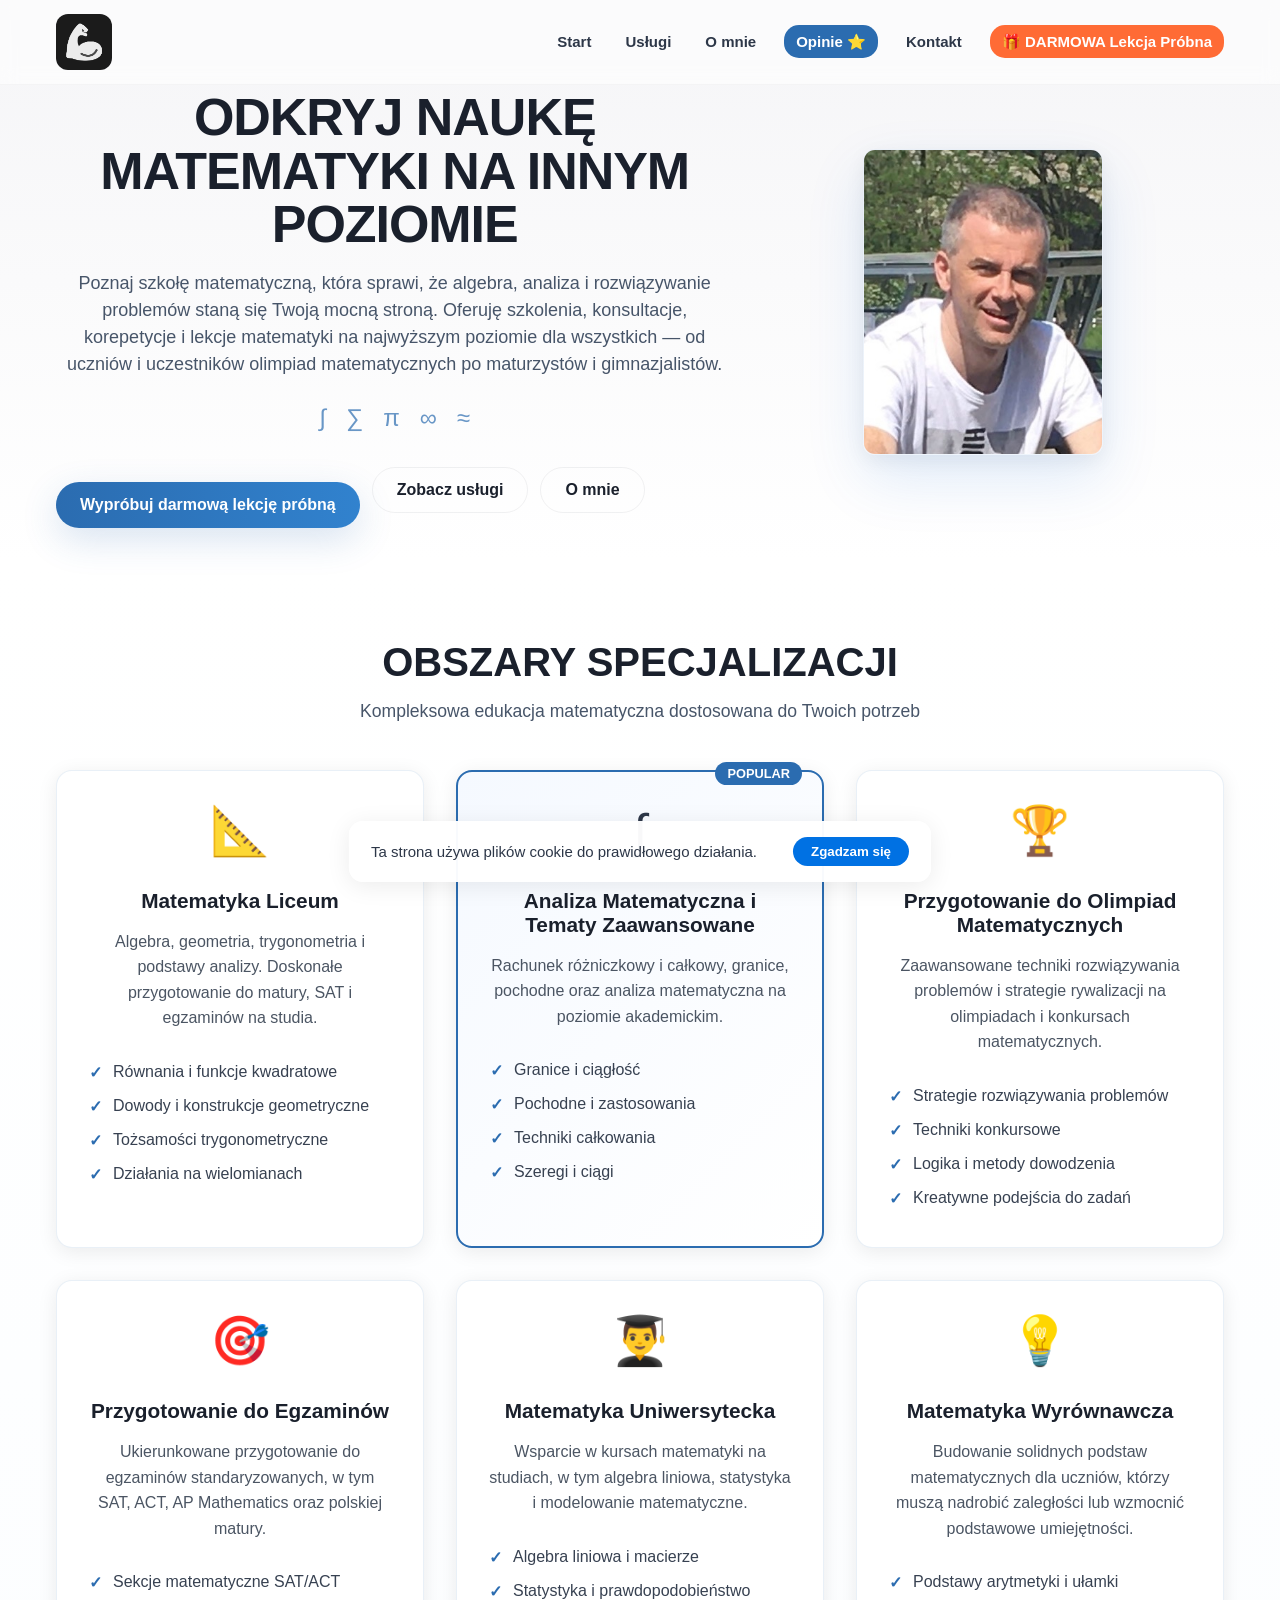
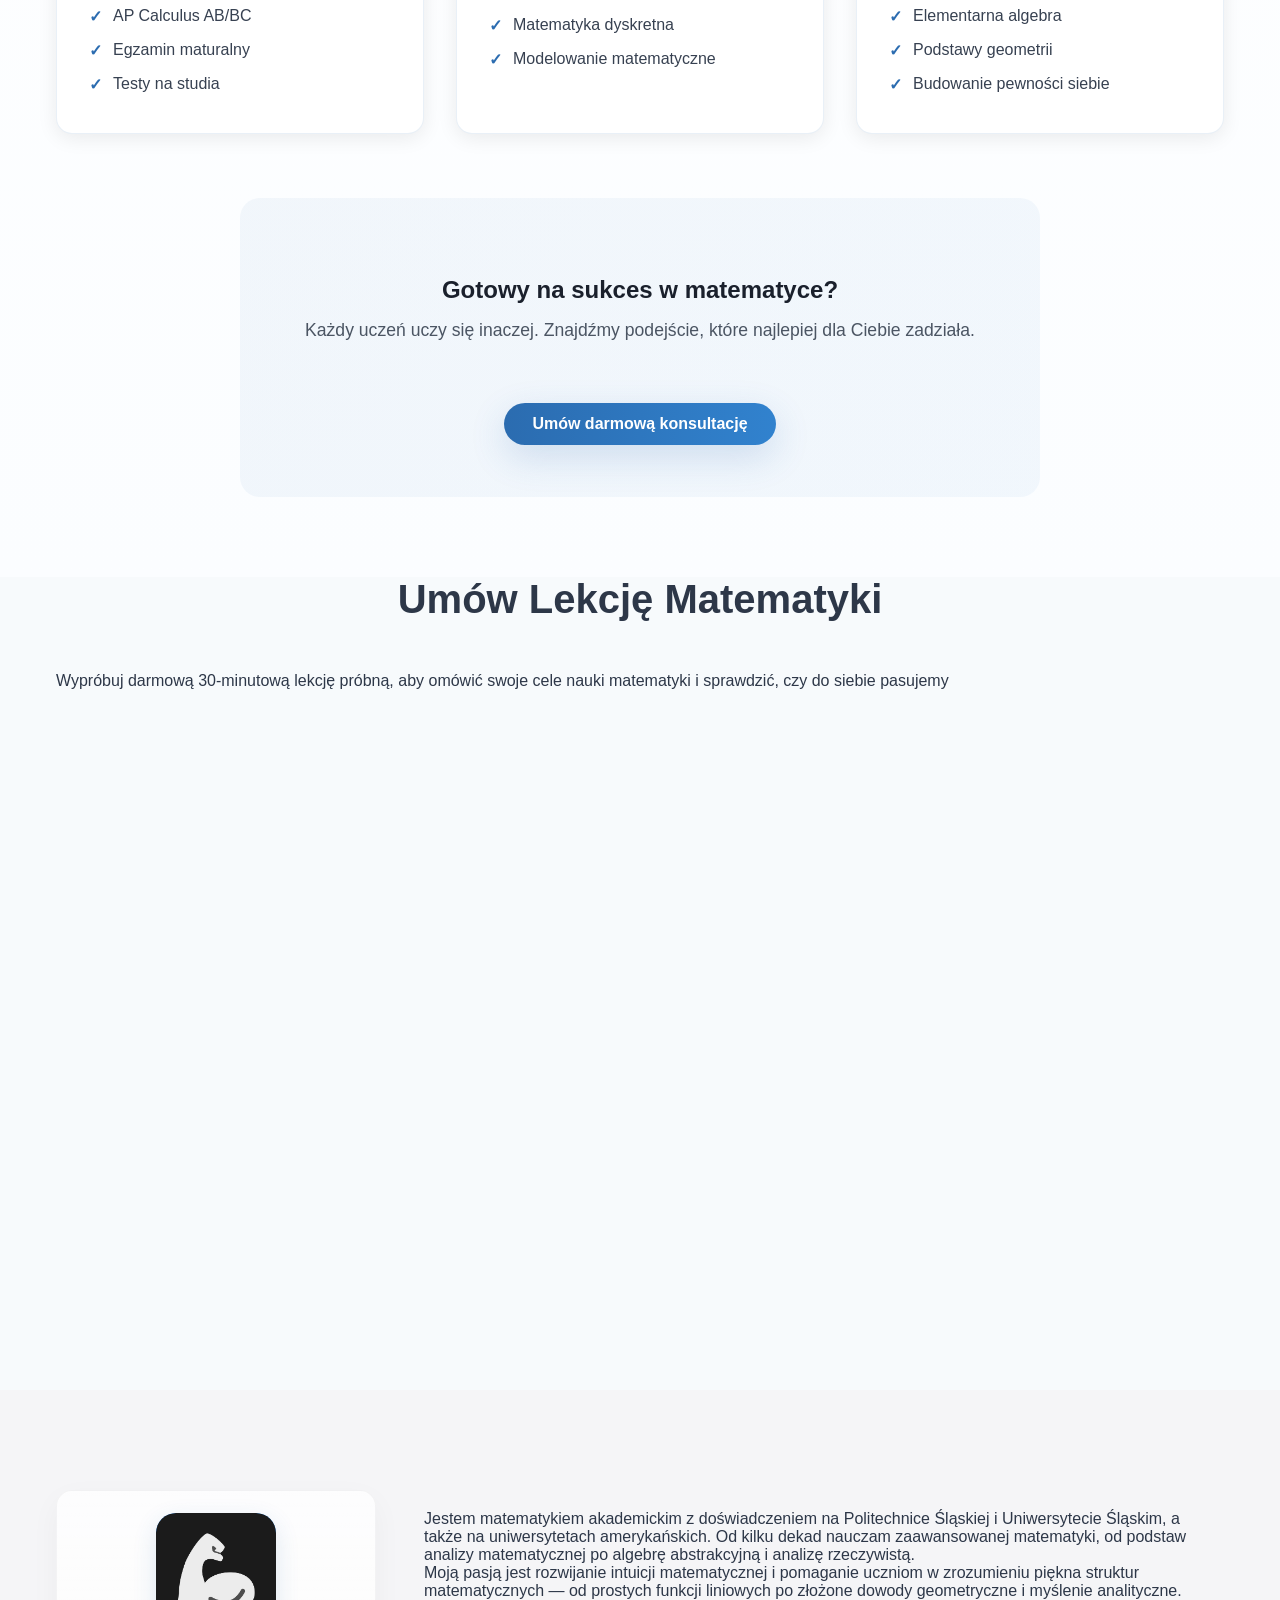
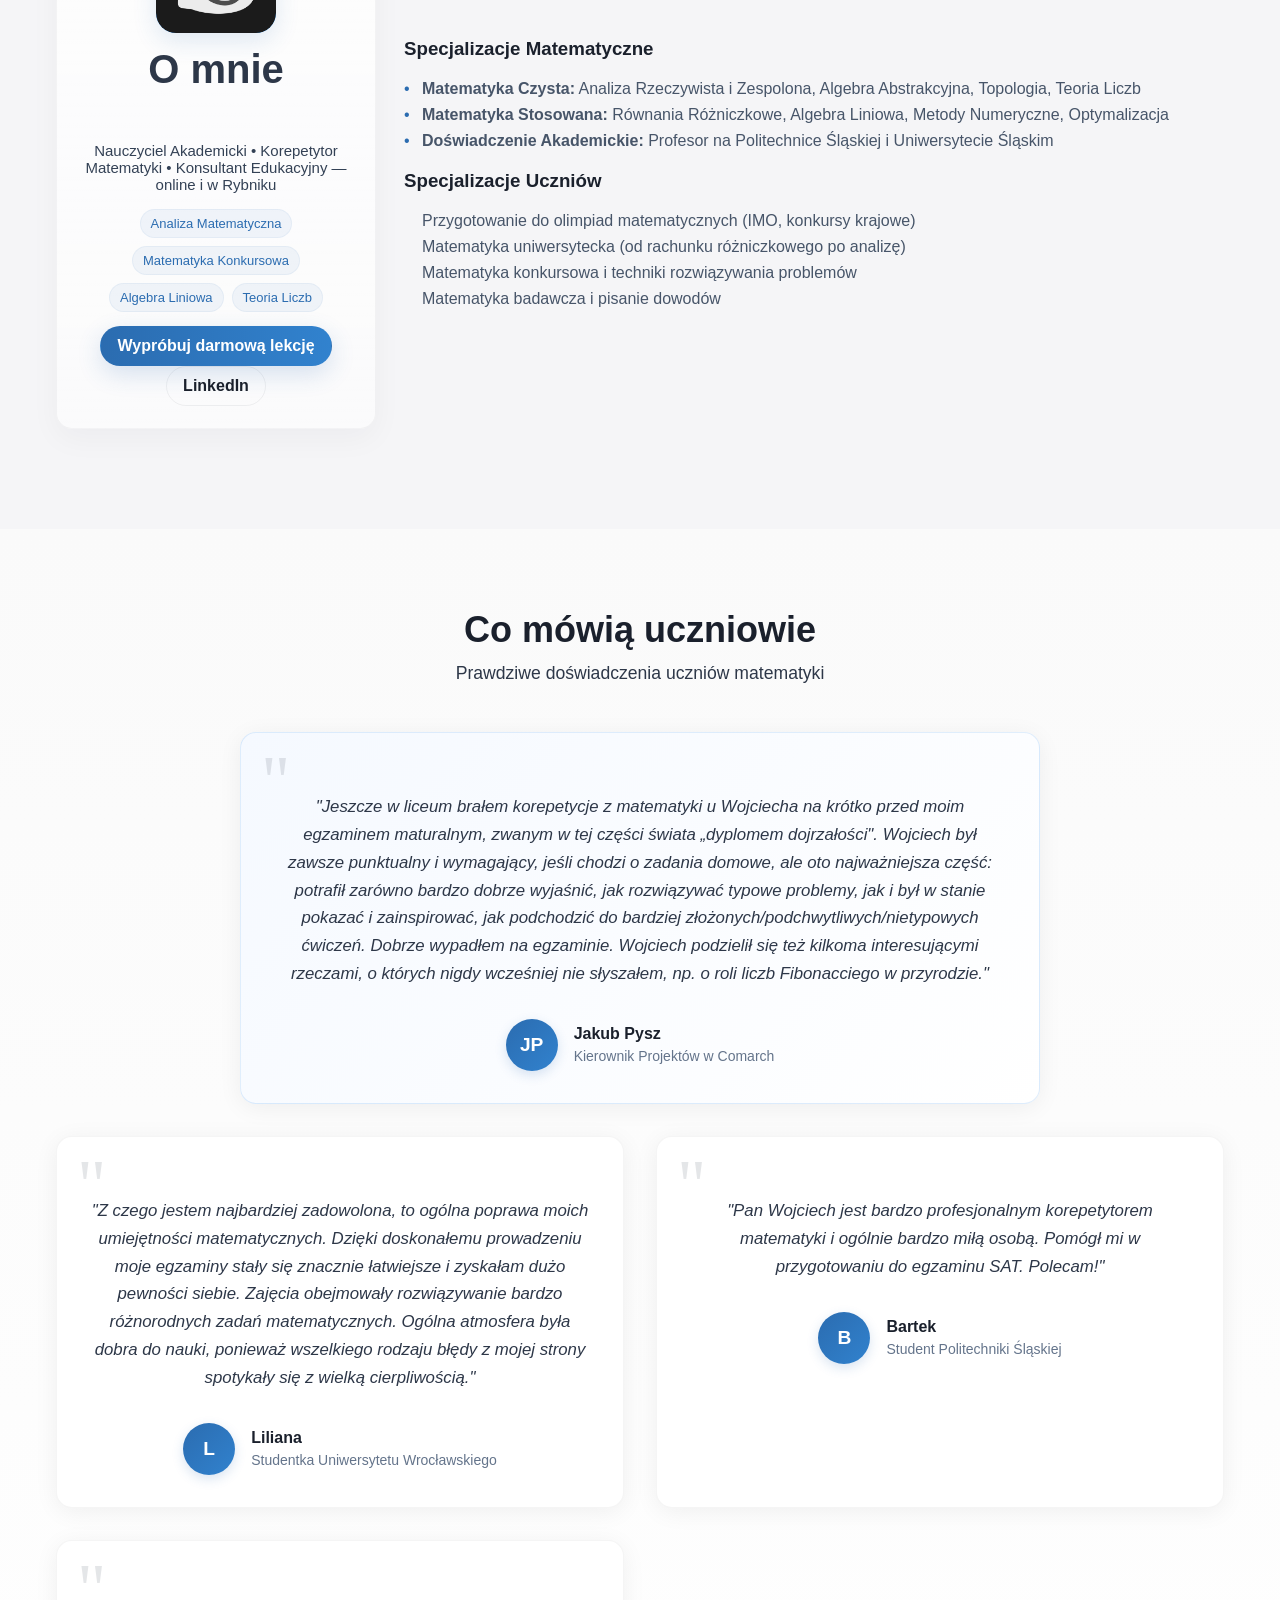
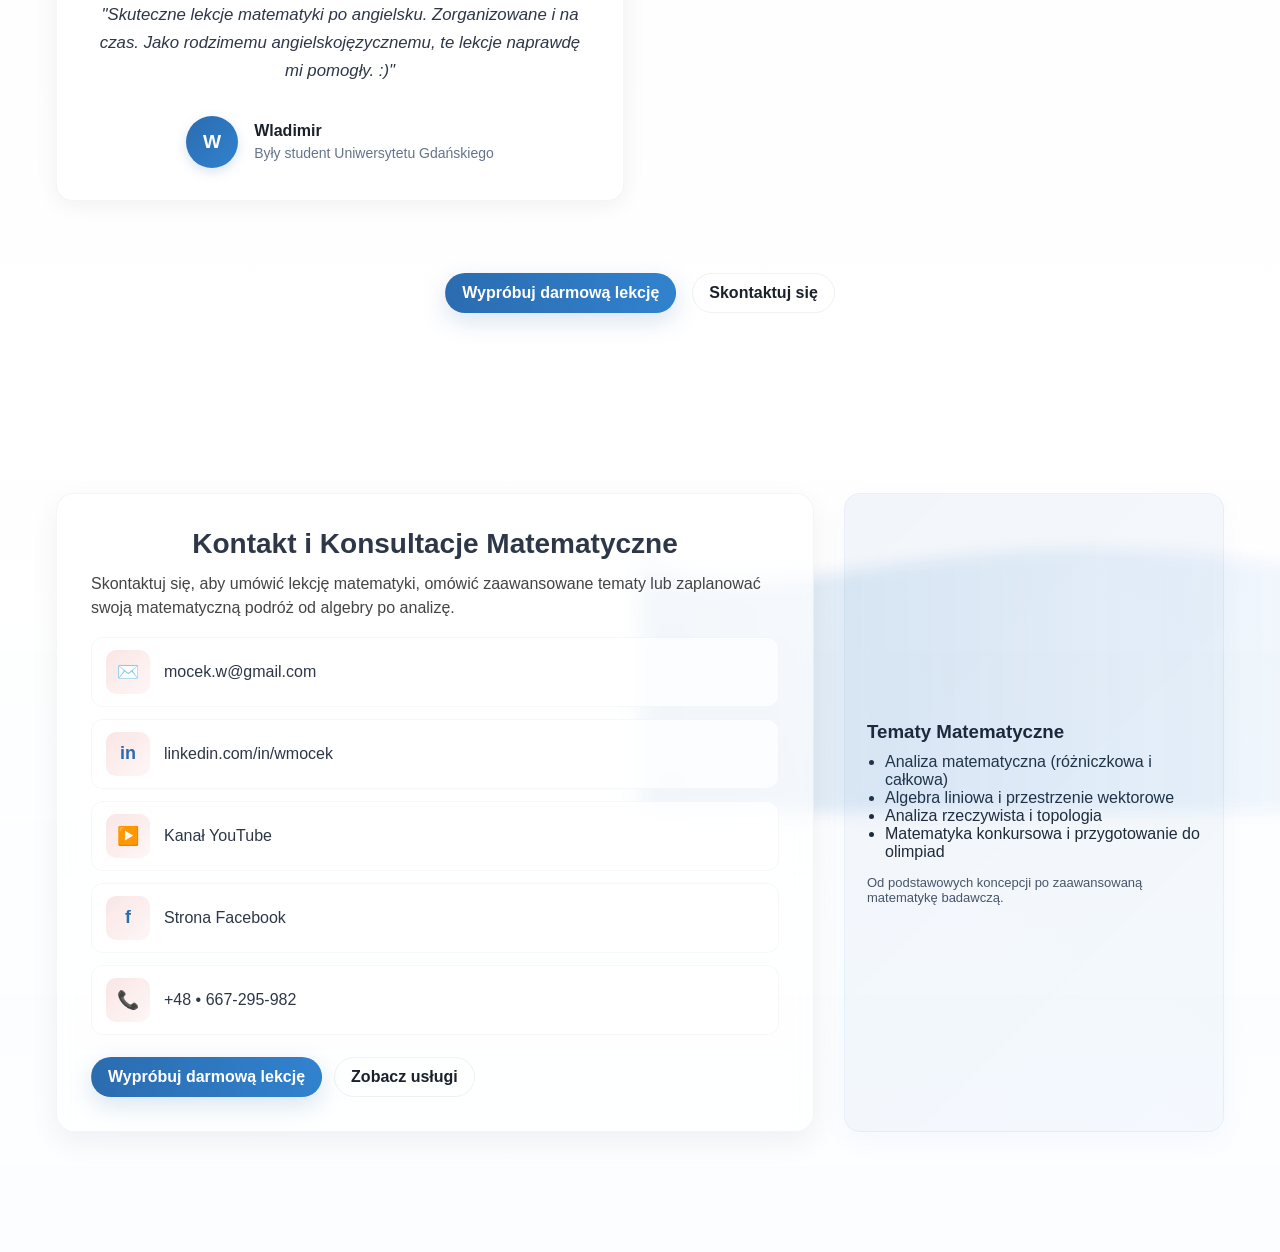
==== index.html @ 3f97fa43 "Dodaj polską wersję strony z korepetycjami matematyki" ====
<!DOCTYPE html>
<html lang="pl">
<head>
    <meta charset="UTF-8" />
    <meta name="viewport" content="width=device-width, initial-scale=1.0"/>
    <title>Wojciech Mocek — Korepetycje z Matematyki i Doradztwo Edukacyjne</title>
    <link rel="stylesheet" href="styles.css" />
</head>
<body>
    <nav>
        <div class="container nav-bar">
            <a class="logo" href="#home" aria-label="Strona główna — Wojciech Mocek">
                <!-- Logo image -->
                <img src="images/silka.jpg" alt="Logo Wojciecha Mocka" class="logo-image">
            </a>

            <div class="nav-links" id="navLinks" role="navigation" aria-label="Nawigacja główna">
                <ul>
                    <li><a href="#home">Start</a></li>
                    <li><a href="#services">Usługi</a></li>
                    <li><a href="#about">O mnie</a></li>
                    <li><a href="#testimonials">Opinie ⭐</a></li>
                    <li><a href="#contact">Kontakt</a></li>
                    <li><a href="#booking">🎁 DARMOWA Lekcja Próbna</a></li>
                </ul>
            </div>

            <button class="nav-toggle" aria-label="Przełącz menu" aria-expanded="false">☰</button>
         </div>
     </nav>

    <header id="home" class="hero-section">
        <div class="container hero-inner">
            <div class="hero-content">
                <h1>ODKRYJ NAUKĘ MATEMATYKI NA INNYM POZIOMIE</h1>
                <p class="hero-lead">Poznaj szkołę matematyczną, która sprawi, że algebra, analiza i rozwiązywanie problemów staną się Twoją mocną stroną. Oferuję szkolenia, konsultacje, korepetycje i lekcje matematyki na najwyższym poziomie dla wszystkich — od uczniów i uczestników olimpiad matematycznych po maturzystów i gimnazjalistów.</p>

                <div class="math-symbols" aria-hidden="true">
                    <span class="symbol">∫</span>
                    <span class="symbol">∑</span>
                    <span class="symbol">π</span>
                    <span class="symbol">∞</span>
                    <span class="symbol">≈</span>
                </div>

                <div class="hero-actions">
                    <a class="cta-button" href="#booking">Wypróbuj darmową lekcję próbną</a>
                    <a class="btn ghost" href="#services">Zobacz usługi</a>
                    <a class="btn ghost" href="#about">O mnie</a>
                </div>
            </div>

            <div class="hero-visual" aria-hidden="false">
                <img class="profile-photo" src="images/IMG_4843.jpg" alt="Wojciech Mocek — Korepetytor Matematyki">
            </div>
        </div>
    </header>

    <section id="services" class="services-section">
        <div class="container">
            <div class="services-header">
                <h2>OBSZARY SPECJALIZACJI</h2>
                <p class="services-lead">Kompleksowa edukacja matematyczna dostosowana do Twoich potrzeb</p>
            </div>

            <div class="services-grid">
                <div class="service-card">
                    <div class="service-icon">📐</div>
                    <h3>Matematyka Liceum</h3>
                    <p>Algebra, geometria, trygonometria i podstawy analizy. Doskonałe przygotowanie do matury, SAT i egzaminów na studia.</p>
                    <ul class="service-features">
                        <li>Równania i funkcje kwadratowe</li>
                        <li>Dowody i konstrukcje geometryczne</li>
                        <li>Tożsamości trygonometryczne</li>
                        <li>Działania na wielomianach</li>
                    </ul>
                </div>

                <div class="service-card featured">
                    <div class="service-icon">∫</div>
                    <h3>Analiza Matematyczna i Tematy Zaawansowane</h3>
                    <p>Rachunek różniczkowy i całkowy, granice, pochodne oraz analiza matematyczna na poziomie akademickim.</p>
                    <ul class="service-features">
                        <li>Granice i ciągłość</li>
                        <li>Pochodne i zastosowania</li>
                        <li>Techniki całkowania</li>
                        <li>Szeregi i ciągi</li>
                    </ul>
                </div>

                <div class="service-card">
                    <div class="service-icon">🏆</div>
                    <h3>Przygotowanie do Olimpiad Matematycznych</h3>
                    <p>Zaawansowane techniki rozwiązywania problemów i strategie rywalizacji na olimpiadach i konkursach matematycznych.</p>
                    <ul class="service-features">
                        <li>Strategie rozwiązywania problemów</li>
                        <li>Techniki konkursowe</li>
                        <li>Logika i metody dowodzenia</li>
                        <li>Kreatywne podejścia do zadań</li>
                    </ul>
                </div>

                <div class="service-card">
                    <div class="service-icon">🎯</div>
                    <h3>Przygotowanie do Egzaminów</h3>
                    <p>Ukierunkowane przygotowanie do egzaminów standaryzowanych, w tym SAT, ACT, AP Mathematics oraz polskiej matury.</p>
                    <ul class="service-features">
                        <li>Sekcje matematyczne SAT/ACT</li>
                        <li>AP Calculus AB/BC</li>
                        <li>Egzamin maturalny</li>
                        <li>Testy na studia</li>
                    </ul>
                </div>

                <div class="service-card">
                    <div class="service-icon">👨‍🎓</div>
                    <h3>Matematyka Uniwersytecka</h3>
                    <p>Wsparcie w kursach matematyki na studiach, w tym algebra liniowa, statystyka i modelowanie matematyczne.</p>
                    <ul class="service-features">
                        <li>Algebra liniowa i macierze</li>
                        <li>Statystyka i prawdopodobieństwo</li>
                        <li>Matematyka dyskretna</li>
                        <li>Modelowanie matematyczne</li>
                    </ul>
                </div>

                <div class="service-card">
                    <div class="service-icon">💡</div>
                    <h3>Matematyka Wyrównawcza</h3>
                    <p>Budowanie solidnych podstaw matematycznych dla uczniów, którzy muszą nadrobić zaległości lub wzmocnić podstawowe umiejętności.</p>
                    <ul class="service-features">
                        <li>Podstawy arytmetyki i ułamki</li>
                        <li>Elementarna algebra</li>
                        <li>Podstawy geometrii</li>
                        <li>Budowanie pewności siebie</li>
                    </ul>
                </div>
            </div>

            <div class="services-cta">
                <h3>Gotowy na sukces w matematyce?</h3>
                <p>Każdy uczeń uczy się inaczej. Znajdźmy podejście, które najlepiej dla Ciebie zadziała.</p>
                <a href="#booking" class="cta-button">Umów darmową konsultację</a>
            </div>
        </div>
    </section>

    <section id="booking" class="booking-section">
        <div class="container">
            <h2>Umów Lekcję Matematyki</h2>
            <p class="booking-lead">Wypróbuj darmową 30-minutową lekcję próbną, aby omówić swoje cele nauki matematyki i sprawdzić, czy do siebie pasujemy</p>
            
            <div class="booking-wrapper">
                <!-- Calendly inline widget begin -->
                <div class="calendly-inline-widget" data-url="https://calendly.com/lekcja/meet-me" data-hide-cookie-banner="true" style="min-width:320px;height:700px;"></div>
                <script type="text/javascript" src="https://assets.calendly.com/assets/external/widget.js" async></script>
                <!-- Calendly inline widget end -->
            </div>
        </div>
    </section>

    <section id="about" class="about-section">
        <div class="container">
            <div class="about-grid">
                <div class="about-profile">
                    <div class="photo-placeholder" role="img" aria-label="zdjęcie profilowe">
                        <img src="images/silka.jpg" alt="Wojciech Mocek" class="about-photo">
                    </div>
                    <h2>O mnie</h2>
                    <p class="tagline">Nauczyciel Akademicki • Korepetytor Matematyki • Konsultant Edukacyjny — online i w Rybniku</p>

                    <div class="badges">
                        <span class="badge">Analiza Matematyczna</span>
                        <span class="badge">Matematyka Konkursowa</span>
                        <span class="badge">Algebra Liniowa</span>
                        <span class="badge">Teoria Liczb</span>
                    </div>

                    <div class="about-actions">
                        <a class="btn primary" href="https://calendly.com/lekcja/meet-me" target="_blank" rel="noopener noreferrer">Wypróbuj darmową lekcję</a>
                        <a class="btn ghost" href="https://www.linkedin.com/in/wmocek/" target="_blank" rel="noopener noreferrer">LinkedIn</a>
                    </div>
                </div>

                <div class="about-body">
                    <div class="geometric-container">
                        <div class="geometric-shape triangle-1"></div>
                        <div class="geometric-shape circle-1"></div>
                        <div class="geometric-shape hexagon-1"></div>
                        
                        <p>Jestem matematykiem akademickim z doświadczeniem na Politechnice Śląskiej i Uniwersytecie Śląskim, a także na uniwersytetach amerykańskich. Od kilku dekad nauczam zaawansowanej matematyki, od podstaw analizy matematycznej po algebrę abstrakcyjną i analizę rzeczywistą.</p>

                        <div class="geometric-shape square-1"></div>
                        <div class="geometric-shape pentagon-1"></div>
                        
                        <p>Moją pasją jest rozwijanie intuicji matematycznej i pomaganie uczniom w zrozumieniu piękna struktur matematycznych — od prostych funkcji liniowych po złożone dowody geometryczne i myślenie analityczne.</p>
                        
                        <div class="geometric-shape triangle-2"></div>
                        <div class="geometric-shape circle-2"></div>
                    </div>

                    <h3>Specjalizacje Matematyczne</h3>
                    <ul class="timeline">
                        <li><strong>Matematyka Czysta:</strong> Analiza Rzeczywista i Zespolona, Algebra Abstrakcyjna, Topologia, Teoria Liczb</li>
                        <li><strong>Matematyka Stosowana:</strong> Równania Różniczkowe, Algebra Liniowa, Metody Numeryczne, Optymalizacja</li>
                        <li><strong>Doświadczenie Akademickie:</strong> Profesor na Politechnice Śląskiej i Uniwersytecie Śląskim</li>
                    </ul>

                    <h3>Specjalizacje Uczniów</h3>
                    <ul class="compact-list">
                        <li>Przygotowanie do olimpiad matematycznych (IMO, konkursy krajowe)</li>
                        <li>Matematyka uniwersytecka (od rachunku różniczkowego po analizę)</li>
                        <li>Matematyka konkursowa i techniki rozwiązywania problemów</li>
                        <li>Matematyka badawcza i pisanie dowodów</li>
                    </ul>
                </div>
            </div>
        </div>
    </section> <!-- koniec about-section -->

    <section id="testimonials" class="testimonials-section">
        <div class="container">
            <h2>Co mówią uczniowie</h2>
            <p class="testimonials-lead">Prawdziwe doświadczenia uczniów matematyki</p>

            <div class="testimonials-grid">
                <div class="testimonial-card featured">
                    <div class="quote-icon" aria-hidden="true">"</div>
                    <blockquote>
                        <p>"Jeszcze w liceum brałem korepetycje z matematyki u Wojciecha na krótko przed moim egzaminem maturalnym, zwanym w tej części świata „dyplomem dojrzałości". Wojciech był zawsze punktualny i wymagający, jeśli chodzi o zadania domowe, ale oto najważniejsza część: potrafił zarówno bardzo dobrze wyjaśnić, jak rozwiązywać typowe problemy, jak i był w stanie pokazać i zainspirować, jak podchodzić do bardziej złożonych/podchwytliwych/nietypowych ćwiczeń. Dobrze wypadłem na egzaminie. Wojciech podzielił się też kilkoma interesującymi rzeczami, o których nigdy wcześniej nie słyszałem, np. o roli liczb Fibonacciego w przyrodzie."</p>
                    </blockquote>
                    <div class="testimonial-author">
                        <div class="author-photo">
                            <span class="initials">JP</span>
                        </div>
                        <div class="author-info">
                            <strong>Jakub Pysz</strong>
                            <span>Kierownik Projektów w Comarch</span>
                        </div>
                    </div>
                </div>

                <div class="testimonial-card">
                    <div class="quote-icon" aria-hidden="true">"</div>
                    <blockquote>
                        <p>"Z czego jestem najbardziej zadowolona, to ogólna poprawa moich umiejętności matematycznych. Dzięki doskonałemu prowadzeniu moje egzaminy stały się znacznie łatwiejsze i zyskałam dużo pewności siebie. Zajęcia obejmowały rozwiązywanie bardzo różnorodnych zadań matematycznych. Ogólna atmosfera była dobra do nauki, ponieważ wszelkiego rodzaju błędy z mojej strony spotykały się z wielką cierpliwością."</p>
                    </blockquote>
                    <div class="testimonial-author">
                        <div class="author-photo">
                            <span class="initials">L</span>
                        </div>
                        <div class="author-info">
                            <strong>Liliana</strong>
                            <span>Studentka Uniwersytetu Wrocławskiego</span>
                        </div>
                    </div>
                </div>

                <div class="testimonial-card">
                    <div class="quote-icon" aria-hidden="true">"</div>
                    <blockquote>
                        <p>"Pan Wojciech jest bardzo profesjonalnym korepetytorem matematyki i ogólnie bardzo miłą osobą. Pomógł mi w przygotowaniu do egzaminu SAT. Polecam!"</p>
                    </blockquote>
                    <div class="testimonial-author">
                        <div class="author-photo">
                            <span class="initials">B</span>
                        </div>
                        <div class="author-info">
                            <strong>Bartek</strong>
                            <span>Student Politechniki Śląskiej</span>
                        </div>
                    </div>
                </div>

                <div class="testimonial-card">
                    <div class="quote-icon" aria-hidden="true">"</div>
                    <blockquote>
                        <p>"Skuteczne lekcje matematyki po angielsku. Zorganizowane i na czas. Jako rodzimemu angielskojęzycznemu, te lekcje naprawdę mi pomogły. :)"</p>
                    </blockquote>
                    <div class="testimonial-author">
                        <div class="author-photo">
                            <span class="initials">W</span>
                        </div>
                        <div class="author-info">
                            <strong>Wladimir</strong>
                            <span>Były student Uniwersytetu Gdańskiego</span>
                        </div>
                    </div>
                </div>
            </div>

            <div class="testimonial-cta">
                <a class="btn primary" href="#booking">Wypróbuj darmową lekcję</a>
                <a class="btn ghost" href="#contact">Skontaktuj się</a>
            </div>
        </div>
    </section>

    <section id="contact" class="contact-section">
        <div class="container contact-inner">
            <div class="contact-visual" aria-hidden="true">
                <svg viewBox="0 0 800 400" preserveAspectRatio="none" class="contact-wave">
                    <defs>
                        <linearGradient id="g1" x1="0" x2="1">
                            <stop offset="0" stop-color="#2b6cb0" stop-opacity="0.18"/>
                            <stop offset="1" stop-color="#3182ce" stop-opacity="0.06"/>
                        </linearGradient>
                    </defs>
                    <path d="M0,120 C150,200 350,40 800,140 L800,400 L0,400 Z" fill="url(#g1)"/>
                </svg>
            </div>

            <div class="contact-grid">
                <div class="contact-card">
                    <h2>Kontakt i Konsultacje Matematyczne</h2>
                    <p class="contact-lead">Skontaktuj się, aby umówić lekcję matematyki, omówić zaawansowane tematy lub zaplanować swoją matematyczną podróż od algebry po analizę.</p>

                    <div class="contact-items">
                        <a class="contact-item" href="mailto:mocek.w@gmail.com">
                            <span class="icon mail" aria-hidden="true">✉️</span>
                            <span class="text">mocek.w@gmail.com</span>
                        </a>

                        <a class="contact-item" href="https://www.linkedin.com/in/wmocek/" target="_blank" rel="noopener noreferrer">
                            <span class="icon linkedin" aria-hidden="true">in</span>
                            <span class="text">linkedin.com/in/wmocek</span>
                        </a>

                        <a class="contact-item" href="https://www.youtube.com/@wmocek" target="_blank" rel="noopener noreferrer">
                            <span class="icon youtube" aria-hidden="true">▶️</span>
                            <span class="text">Kanał YouTube</span>
                        </a>

                        <a class="contact-item" href="https://www.facebook.com/wmocekmath" target="_blank" rel="noopener noreferrer">
                            <span class="icon facebook" aria-hidden="true">f</span>
                            <span class="text">Strona Facebook</span>
                        </a>

                        <a class="contact-item" href="tel:+48-667-295-982" aria-hidden="true">
                            <span class="icon phone" aria-hidden="true">📞</span>
                            <span class="text">+48 • 667-295-982</span>
                        </a>
                    </div>

                    <div class="contact-actions">
                        <a class="btn primary" href="#booking">Wypróbuj darmową lekcję</a>
                        <a class="btn ghost" href="#services">Zobacz usługi</a>
                    </div>
                </div>

                <div class="contact-highlight" aria-hidden="false">
                    <div class="highlight-inner">
                        <h3>Tematy Matematyczne</h3>
                        <ul>
                            <li>Analiza matematyczna (różniczkowa i całkowa)</li>
                            <li>Algebra liniowa i przestrzenie wektorowe</li>
                            <li>Analiza rzeczywista i topologia</li>
                            <li>Matematyka konkursowa i przygotowanie do olimpiad</li>
                        </ul>
                        <p class="small">Od podstawowych koncepcji po zaawansowaną matematykę badawczą.</p>
                    </div>
                </div>
            </div>
        </div>
    </section>

    <!-- Cookie consent banner (simple, non-intrusive) -->
<div id="cookie-banner" style="position:fixed;bottom:18px;left:50%;transform:translateX(-50%);
    background:rgba(255,255,255,0.97);border-radius:14px;box-shadow:0 4px 24px rgba(0,0,0,0.08);
    padding:16px 22px;z-index:9999;display:none;align-items:center;gap:18px;font-size:15px;">
    Ta strona używa plików cookie do prawidłowego działania. 
    <button id="cookie-accept" style="margin-left:18px;padding:7px 18px;border-radius:999px;
        background:#0071e3;color:#fff;border:none;font-weight:600;cursor:pointer;">
        Zgadzam się
    </button>
</div>

<script>
document.addEventListener('DOMContentLoaded', function() {
    var banner = document.getElementById('cookie-banner');
    var btn = document.getElementById('cookie-accept');
    if (!localStorage.getItem('cookieAccepted')) {
        banner.style.display = 'flex';
    }
    btn.onclick = function() {
        localStorage.setItem('cookieAccepted', '1');
        banner.style.display = 'none';
    };
});
</script>

    <script>
        // Po załadowaniu strony przewiń na sekcję #home (uwzględnia wysokość nawigacji)
        document.addEventListener('DOMContentLoaded', function () {
            try {
                var home = document.getElementById('home');
                if (!home) return;
                var nav = document.querySelector('nav');
                var navHeight = nav ? nav.getBoundingClientRect().height : 0;
                var top = home.getBoundingClientRect().top + window.pageYOffset - navHeight - 8;
                window.scrollTo({ top: Math.max(0, Math.floor(top)), behavior: 'auto' });
            } catch (e) {
                // fail silently
            }

            // NAV TOGGLE: accessibility + close on link click
            var toggle = document.querySelector('.nav-toggle');
            var navLinks = document.getElementById('navLinks');
            var body = document.body;

            function setNav(open) {
                if (!navLinks || !toggle) return;
                navLinks.classList.toggle('open', open);
                toggle.setAttribute('aria-expanded', open ? 'true' : 'false');
                body.classList.toggle('no-scroll', open);
                if (open) toggle.focus();
            }

            if (toggle) {
                toggle.addEventListener('click', function () {
                    setNav(!navLinks.classList.contains('open'));
                });
            }

            // close menu when a navigation link is clicked (mobile)
            navLinks && navLinks.addEventListener('click', function (e) {
                var t = e.target;
                if (t.tagName === 'A' && window.innerWidth < 900) {
                    setNav(false);
                }
            });

            // close on ESC
            document.addEventListener('keydown', function (e) {
                if (e.key === 'Escape' && navLinks.classList.contains('open')) {
                    setNav(false);
                }
            });

            // Simple smooth scrolling for ALL anchor links
            document.querySelectorAll('a[href^="#"]').forEach(function(link) {
                link.addEventListener('click', function(e) {
                    e.preventDefault();
                    var targetId = this.getAttribute('href').substring(1);
                    var targetElement = document.getElementById(targetId);
                    
                    if (targetElement) {
                        // Close mobile menu if open
                        if (navLinks && navLinks.classList.contains('open')) {
                            setNav(false);
                        }
                        
                        // Simple scroll calculation
                        var nav = document.querySelector('nav');
                        var navHeight = nav ? nav.offsetHeight : 80;
                        var targetY = targetElement.offsetTop - navHeight - 10;
                        
                        window.scrollTo({
                            top: Math.max(0, targetY),
                            behavior: 'smooth'
                        });
                    }
                });
            });
        });
    </script>
</body>
</html>
---- styles.css ----
:root {
    --primary-color: #1a202c;
    --secondary-color: #2b6cb0;
    --accent-color: #3182ce;
    --background-color: #f7fafc;
    --text-color: #2d3748;
    --nav-height: 64px; /* use by JS to compute scroll offset; adjust if nav height changes */
}

* {
    margin: 0;
    padding: 0;
    box-sizing: border-box;
    font-family: -apple-system, BlinkMacSystemFont, "Segoe UI", Roboto, sans-serif;
}

body {
    color: var(--text-color);
    background-color: var(--background-color);
    position: relative;
}

body::before {
    content: "∫ Σ π ∞ ∂ α β θ φ √ ≡ ∇ Δ ℝ ℕ ∫ Σ π ∞ ∂ α β θ φ √ ≡ ∇ Δ ℝ ℕ ∫ Σ π ∞ ∂ α β θ φ √ ≡ ∇ Δ ℝ ℕ";
    position: fixed;
    top: 0;
    left: 0;
    width: 200%;
    height: 200vh;
    color: rgba(43, 108, 176, 0.05);
    font-size: 24px;
    line-height: 3;
    word-spacing: 2em;
    pointer-events: none;
    z-index: -10;
    animation: float-symbols 30s linear infinite;
    transform: rotate(-15deg);
}

.container {
    max-width: 1200px;
    margin: 0 auto;
    padding: 0 20px;
}

/* NAV — enhanced logo and menu */
nav {
    position: fixed;
    top: 0;
    left: 0;
    right: 0;
    z-index: 120;
    padding: 14px 0;
    background: rgba(255,255,255,0.6);
    backdrop-filter: blur(8px);
    border-bottom: 1px solid rgba(10,20,40,0.03);
}

.nav-bar {
    display: flex;
    align-items: center;
    gap: 18px;
    justify-content: space-between;
}

/* logo */
.logo {
    display: inline-flex;
    align-items: center;
    text-decoration: none;
    margin-right: 8px;
}

.logo-image {
    width: 56px;
    height: 56px;
    border-radius: 12px;
    object-fit: cover;
    transition: transform .45s cubic-bezier(.2,.9,.2,1), box-shadow .45s ease;
    transform-origin: center;
}

.logo:hover .logo-image {
    transform: translateY(-4px) rotate(-6deg) scale(1.03);
    box-shadow: 0 18px 48px rgba(43,108,176,0.14);
}

/* nav links container */
.nav-links {
    display: flex;
    align-items: center;
    gap: 20px;
}

.nav-links ul {
    display: flex;
    list-style: none;
    gap: 22px;
    margin: 0;
    padding: 0;
    align-items: center;
}

.nav-links a {
    color: var(--text-color);
    text-decoration: none;
    font-weight: 600;
    font-size: 15px;
    padding: 8px 6px;
    border-radius: 8px;
    transition: color .18s ease, background .18s ease, transform .18s ease;
}

.nav-links a:hover {
    color: var(--secondary-color);
    transform: translateY(-3px);
}

/* Basic styling for special nav buttons */
.nav-links a[href="#testimonials"] {
    background: var(--secondary-color);
    color: white;
    padding: 8px 12px;
    border-radius: 15px;
    font-weight: 600;
}

.nav-links a[href="#booking"] {
    background: #ff6b35;
    color: white;
    padding: 8px 12px;
    border-radius: 15px;
    font-weight: 600;
}

.nav-links a[href="#testimonials"]:hover,
.nav-links a[href="#booking"]:hover {
    transform: translateY(-2px);
}

/* top-right CTA in nav */
.nav-cta {
    display: inline-block;
    padding: 8px 14px;
    background: linear-gradient(90deg,var(--secondary-color),var(--accent-color));
    color: #fff;
    border-radius: 999px;
    font-weight: 700;
    text-decoration: none;
    box-shadow: 0 10px 28px rgba(43,108,176,0.12);
    transition: transform .18s ease, box-shadow .22s ease;
    white-space: nowrap;
}

.nav-cta:hover {
    transform: translateY(-2px);
    box-shadow: 0 18px 42px rgba(43,108,176,0.18);
}

/* mobile toggle (visual only) */
.nav-toggle {
    display: none;
    background: transparent;
    border: none;
    font-size: 20px;
    padding: 8px;
    cursor: pointer;
    color: var(--text-color);
}

/* responsive */
@media (max-width: 900px) {
    .nav-links ul { gap: 14px; }
    .nav-cta { padding: 8px 12px; font-size: 14px; }
}

@media (max-width: 700px) {
    .nav-toggle { display: inline-flex; }
    .nav-links {
        position: absolute;
        top: 64px;
        right: 20px;
        background: rgba(255,255,255,0.98);
        box-shadow: 0 20px 40px rgba(8,20,40,0.08);
        padding: 12px;
        border-radius: 12px;
        flex-direction: column;
        gap: 8px;
        display: none; /* show with JS by toggling a class like .open on .nav-links */
    }
    .nav-links ul {
        flex-direction: column;
        gap: 6px;
    }
}

/* helper note (no JS included): you can toggle .nav-links { display:flex } on small screens with a small script */

header.hero-section {
    min-height: 58vh;
    height: auto;
    display: flex;
    align-items: center;
    text-align: center;
    background: linear-gradient(to bottom, #f5f5f7 0%, #ffffff 100%);
    padding-top: calc(var(--nav-height) + 12px);
    padding-bottom: 32px; /* extra breathing room so buttons never overlap next section */
}

h1 {
    font-size: 48px;
    margin-bottom: 20px;
}

.cta-button {
    display: inline-block;
    background: var(--secondary-color);
    color: white;
    padding: 12px 30px;
    border-radius: 980px;
    text-decoration: none;
    margin-top: 30px;
    transition: all 0.3s ease;
    position: relative;
    overflow: hidden;
}

.cta-button:hover {
    transform: scale(1.05);
    box-shadow: 0 5px 15px rgba(0, 113, 227, 0.3);
}

.cta-button::before {
    content: "→";
    position: absolute;
    right: -20px;
    opacity: 0;
    transition: all 0.3s ease;
}

.cta-button:hover::before {
    right: 20px;
    opacity: 1;
}

.cta-button:hover {
    padding-right: 45px;
}

.services-grid {
    display: grid;
    grid-template-columns: repeat(auto-fit, minmax(300px, 1fr));
    gap: 30px;
    margin-top: 50px;
}

.service-card {
    background: #f5f5f7;
    padding: 30px;
    border-radius: 18px;
    text-align: center;
}

#about {
    padding: 100px 0;
    background: #f5f5f7;
}

.about-content {
    max-width: 800px;
    margin: 0 auto;
}

.about-content .intro {
    font-size: 24px;
    line-height: 1.5;
    margin-bottom: 40px;
    color: var(--secondary-color);
}

.certifications ul {
    list-style: none;
    margin: 20px 0;
}

.certifications li {
    margin: 10px 0;
    padding-left: 25px;
    position: relative;
}

.certifications li:before {
    content: "•";
    color: var(--secondary-color);
    position: absolute;
    left: 0;
}

.services-list ul {
    list-style: none;
    margin: 20px 0;
}

.services-list li {
    margin: 10px 0;
    padding-left: 25px;
    position: relative;
}

.services-list li::before {
    content: "→";
    color: var(--secondary-color);
    position: absolute;
    left: 0;
}

.experience, .education {
    margin: 40px 0;
}

.experience p, .education p {
    margin: 15px 0;
    line-height: 1.6;
}

h2 {
    text-align: center;
    margin-bottom: 50px;
    font-size: 40px;
}

h3 {
    margin: 30px 0 20px;
    color: var(--secondary-color);
}

/* TESTIMONIALS SECTION */
.testimonials-section {
    padding: 80px 0;
    background: linear-gradient(135deg, rgba(43,108,176,0.02), rgba(49,130,206,0.01));
    text-align: center;
}

.testimonials-section h2 {
    font-size: 36px;
    margin-bottom: 12px;
    color: var(--primary-color);
}

.testimonials-lead {
    color: #475569;
    font-size: 18px;
    margin-bottom: 50px;
}

.testimonial-card {
    max-width: 800px;
    margin: 0 auto;
    background: white;
    border-radius: 20px;
    padding: 40px;
    box-shadow: 0 12px 40px rgba(43,108,176,0.08);
    border: 1px solid rgba(43,108,176,0.05);
    position: relative;
}

.testimonial-card.featured {
    border: 2px solid rgba(43,108,176,0.1);
}

.quote-icon {
    font-size: 48px;
    color: var(--secondary-color);
    opacity: 0.3;
    margin-bottom: 20px;
    font-family: Georgia, serif;
}

.testimonial-card blockquote {
    margin: 0;
    font-size: 18px;
    line-height: 1.6;
    color: var(--text-color);
    font-style: italic;
    margin-bottom: 30px;
}

.testimonial-author {
    display: flex;
    align-items: center;
    justify-content: center;
    gap: 16px;
}

.author-photo {
    width: 60px;
    height: 60px;
    border-radius: 50%;
    background: linear-gradient(135deg, var(--secondary-color), var(--accent-color));
    display: flex;
    align-items: center;
    justify-content: center;
    color: white;
    font-weight: 700;
    font-size: 18px;
}

.author-info {
    text-align: left;
}

.author-info strong {
    display: block;
    color: var(--primary-color);
    font-size: 16px;
    margin-bottom: 4px;
}

.author-info span {
    color: #64748b;
    font-size: 14px;
}

.testimonial-cta {
    margin-top: 40px;
    display: flex;
    gap: 16px;
    justify-content: center;
    flex-wrap: wrap;
}

.contact-section {
    position: relative;
    padding: 80px 0 120px;
    overflow: visible;
    background: linear-gradient(180deg, rgba(255,255,255,0.98) 0%, #fbfdff 100%);
}

.contact-inner {
    position: relative;
    z-index: 2;
}

.contact-visual {
    position: absolute;
    right: -10%;
    top: -40px;
    width: 60%;
    pointer-events: none;
    opacity: 0.9;
    filter: blur(8px) saturate(110%);
}

.contact-wave {
    width: 100%;
    height: 100%;
    display: block;
}

/* grid */
.contact-grid {
    display: grid;
    grid-template-columns: 1fr 380px;
    gap: 30px;
    align-items: start;
    margin-top: 20px;
}

@media (max-width: 900px) {
    .contact-grid { grid-template-columns: 1fr; }
    .contact-visual { display: none; }
}

/* main contact card */
.contact-card {
    background: linear-gradient(180deg, rgba(255,255,255,0.7), rgba(255,255,255,0.5));
    border-radius: 18px;
    padding: 34px;
    box-shadow: 0 10px 30px rgba(8,20,40,0.06), inset 0 1px 0 rgba(255,255,255,0.6);
    border: 1px solid rgba(10,20,40,0.04);
    backdrop-filter: blur(8px);
}

.contact-card h2 {
    margin: 0 0 12px;
    font-size: 28px;
    color: var(--text-color);
}

.contact-lead {
    color: #444;
    margin-bottom: 18px;
    line-height: 1.45;
}

/* contact items */
.contact-items {
    display: grid;
    gap: 12px;
    margin-bottom: 22px;
}

.contact-item {
    display: flex;
    gap: 14px;
    align-items: center;
    padding: 12px 14px;
    border-radius: 12px;
    text-decoration: none;
    color: var(--text-color);
    background: rgba(255,255,255,0.7);
    transition: transform 0.18s ease, box-shadow 0.18s ease;
    border: 1px solid rgba(10,20,40,0.03);
}

.contact-item:hover {
    transform: translateY(-6px);
    box-shadow: 0 8px 20px rgba(8,20,40,0.08);
}

.contact-item .icon {
    width: 44px;
    height: 44px;
    border-radius: 10px;
    display:flex;
    align-items:center;
    justify-content:center;
    font-weight:600;
    background: linear-gradient(135deg, rgba(214,48,49,0.12), rgba(225,112,85,0.06));
    color: var(--secondary-color);
    flex: 0 0 44px;
    font-size: 18px;
}

/* highlight column */
.contact-highlight {
    background: linear-gradient(135deg, rgba(43,108,176,0.06), rgba(49,130,206,0.04));
    border-radius: 16px;
    padding: 22px;
    height: 100%;
    display: flex;
    align-items: center;
    justify-content: center;
    border: 1px solid rgba(43,108,176,0.06);
    box-shadow: 0 10px 30px rgba(43,108,176,0.03);
}

.highlight-inner h3 {
    margin: 0 0 8px;
    color: var(--primary-color);
}

.highlight-inner ul {
    margin: 10px 0 14px;
    padding-left: 18px;
    color: #1f2b3a;
}

.highlight-inner .small {
    color: #475569;
    font-size: 13px;
}

/* CTA buttons */
.contact-actions {
    display:flex;
    gap:12px;
    margin-top: 6px;
}

.btn {
    display:inline-block;
    padding: 10px 16px;
    border-radius: 999px;
    text-decoration:none;
    font-weight:600;
    transition: transform .18s ease, box-shadow .18s ease;
    border: 1px solid transparent;
}

.btn.primary {
    background: linear-gradient(90deg,var(--secondary-color),var(--accent-color));
    color: white;
    box-shadow: 0 8px 24px rgba(43,108,176,0.18);
}

.btn.primary:hover {
    transform: translateY(-4px);
    box-shadow: 0 18px 40px rgba(43,108,176,0.22);
}

.btn.ghost {
    background: transparent;
    color: var(--primary-color);
    border: 1px solid rgba(10,20,40,0.06);
}

.btn.ghost:hover {
    transform: translateY(-4px);
    box-shadow: 0 8px 20px rgba(8,20,40,0.06);
}

/* SERVICES */
.services-section {
    padding: 80px 0;
    background: linear-gradient(180deg, #ffffff 0%, #fbfdff 100%);
}

.services-header {
    text-align: center;
    margin-bottom: 3rem;
}

.services-header h2 {
    color: var(--primary-color);
    margin-bottom: 1rem;
}

.services-lead {
    text-align: center;
    color: #475569;
    font-size: 1.1rem;
    margin: 0 auto;
    max-width: 600px;
}

.services-grid {
    display: grid;
    grid-template-columns: repeat(auto-fit, minmax(350px, 1fr));
    gap: 2rem;
    margin: 3rem 0;
    max-width: 1200px;
    margin-left: auto;
    margin-right: auto;
}

.service-card {
    background: white;
    border-radius: 16px;
    padding: 2rem;
    text-align: center;
    transition: all 0.3s ease;
    border: 1px solid rgba(43, 108, 176, 0.1);
    box-shadow: 0 4px 20px rgba(0, 0, 0, 0.08);
    position: relative;
}

.service-card:hover {
    transform: translateY(-8px);
    box-shadow: 0 12px 40px rgba(43, 108, 176, 0.15);
}

.service-card.featured {
    border: 2px solid var(--secondary-color);
    background: linear-gradient(135deg, #f5f9ff 0%, #ffffff 100%);
}

.service-card.featured::before {
    content: "POPULAR";
    position: absolute;
    top: -10px;
    right: 20px;
    background: var(--secondary-color);
    color: white;
    padding: 4px 12px;
    border-radius: 12px;
    font-size: 0.8rem;
    font-weight: 700;
}

.service-icon {
    font-size: 3rem;
    margin-bottom: 1rem;
    display: block;
}

.service-card h3 {
    color: var(--primary-color);
    margin-bottom: 1rem;
    font-size: 1.3rem;
    font-weight: 700;
}

.service-card p {
    color: #4b5563;
    margin-bottom: 1.5rem;
    line-height: 1.6;
}

.service-features {
    list-style: none;
    padding: 0;
    margin: 0;
    text-align: left;
}

.service-features li {
    padding: 0.5rem 0;
    color: #374151;
    position: relative;
    padding-left: 1.5rem;
}

.service-features li::before {
    content: "✓";
    position: absolute;
    left: 0;
    color: var(--secondary-color);
    font-weight: bold;
}

.services-cta {
    text-align: center;
    margin-top: 4rem;
    padding: 3rem 2rem;
    background: linear-gradient(135deg, rgba(43, 108, 176, 0.05) 0%, rgba(49, 130, 206, 0.05) 100%);
    border-radius: 20px;
    max-width: 800px;
    margin-left: auto;
    margin-right: auto;
}

.services-cta h3 {
    color: var(--primary-color);
    margin-bottom: 1rem;
    font-size: 1.5rem;
}

.services-cta p {
    color: #4b5563;
    margin-bottom: 2rem;
    font-size: 1.1rem;
}

@media (max-width: 768px) {
    .services-grid {
        grid-template-columns: 1fr;
        gap: 1.5rem;
    }
    
    .service-card {
        padding: 1.5rem;
    }
    
    .services-cta {
        margin-top: 2rem;
        padding: 2rem 1rem;
    }
}

/* About */
.about-section {
    padding: 80px 0;
    background: linear-gradient(180deg, #fbfdff 0%, #f7f9fb 100%);
}

.about-grid {
    display: grid;
    grid-template-columns: 320px 1fr;
    gap: 28px;
    align-items: start;
}

.about-profile {
    background: linear-gradient(180deg, rgba(255,255,255,0.8), rgba(255,255,255,0.6));
    border-radius: 16px;
    padding: 22px;
    border: 1px solid rgba(10,20,40,0.04);
    text-align: center;
    box-shadow: 0 10px 30px rgba(8,20,40,0.04);
}

.photo-placeholder {
    width: 120px;
    height: 120px;
    margin: 0 auto 14px;
    border-radius: 20px;
    background: linear-gradient(135deg,var(--secondary-color),var(--accent-color));
    color: white;
    display:flex;
    align-items:center;
    justify-content:center;
    font-weight:700;
    font-size:28px;
    box-shadow: 0 8px 24px rgba(43,108,176,0.14);
    overflow: hidden;
}

.about-photo {
    width: 100%;
    height: 100%;
    object-fit: cover;
    border-radius: 20px;
}

.tagline {
    color: #334155;
    margin: 12px 0 16px;
    font-size: 15px;
}

.badges {
    display:flex;
    flex-wrap:wrap;
    gap:8px;
    justify-content:center;
    margin-bottom:14px;
}

.badge {
    background: rgba(43,108,176,0.06);
    color: var(--secondary-color);
    padding:6px 10px;
    border-radius:999px;
    font-size:13px;
    border:1px solid rgba(43,108,176,0.06);
}

/* About body content */
.about-body h3 {
    margin-top: 18px;
    color: var(--primary-color);
}

.timeline, .compact-list {
    list-style: none;
    padding-left: 0;
    margin: 10px 0 20px;
    color: #475569;
}

.timeline li, .compact-list li {
    padding-left: 18px;
    position: relative;
    margin: 8px 0;
}

.timeline li:before {
    content: "•";
    position: absolute;
    left: 0;
    top: 0;
    color: var(--secondary-color);
}

/* Geometric shapes container */
.geometric-container {
    position: relative;
    padding: 20px;
    overflow: visible;
}

.geometric-shape {
    position: absolute;
    opacity: 0.15;
    z-index: -1;
    pointer-events: none;
}

/* Triangle shapes */
.triangle-1, .triangle-2 {
    width: 0;
    height: 0;
    border-left: 15px solid transparent;
    border-right: 15px solid transparent;
    border-bottom: 26px solid var(--secondary-color);
}

.triangle-1 {
    top: 10px;
    right: 20px;
    transform: rotate(45deg);
    animation: float 4s ease-in-out infinite;
}

.triangle-2 {
    bottom: 40px;
    left: 30px;
    transform: rotate(-30deg);
    animation: float 5s ease-in-out infinite reverse;
}

/* Circle shapes */
.circle-1, .circle-2 {
    width: 24px;
    height: 24px;
    border-radius: 50%;
    background-color: var(--accent-color);
}

.circle-1 {
    top: 60px;
    left: 10px;
    animation: float 3.5s ease-in-out infinite;
}

.circle-2 {
    bottom: 10px;
    right: 40px;
    animation: float 4.5s ease-in-out infinite reverse;
}

/* Square shape */
.square-1 {
    width: 20px;
    height: 20px;
    background-color: var(--secondary-color);
    transform: rotate(25deg);
    top: 120px;
    right: 10px;
    animation: float 3s ease-in-out infinite;
}

/* Pentagon shape */
.pentagon-1 {
    width: 22px;
    height: 20px;
    background-color: var(--accent-color);
    clip-path: polygon(50% 0%, 100% 38%, 82% 100%, 18% 100%, 0% 38%);
    top: 80px;
    left: 50%;
    transform: translateX(-50%) rotate(15deg);
    animation: float 3.8s ease-in-out infinite;
}

/* Hexagon shape */
.hexagon-1 {
    width: 20px;
    height: 17px;
    background-color: var(--secondary-color);
    clip-path: polygon(25% 0%, 75% 0%, 100% 50%, 75% 100%, 25% 100%, 0% 50%);
    top: 30px;
    left: 40%;
    transform: rotate(-20deg);
    animation: float 4.2s ease-in-out infinite;
}

@keyframes float {
    0%, 100% { transform: translateY(0px) rotate(var(--rotation, 0deg)); }
    50% { transform: translateY(-8px) rotate(var(--rotation, 0deg)); }
}

/* HERO SECTION */
.hero-section {
  padding-top: calc(var(--nav-height) + 18px);
  padding-bottom: 28px;
  position: relative;
  z-index: 0;
  overflow: visible;
}

.hero-inner {
  display: flex;
  align-items: center;
  gap: 28px;
  flex-wrap: wrap;
}

/* left column content */
.hero-content {
    flex: 0 0 58%;
    max-width: 58%;
}

.hero-content h1 {
    font-size: 52px;
    line-height: 1.03;
    margin: 15px 0 18px;
    color: var(--primary-color);
    font-weight: 700;
    letter-spacing: -0.02em;
}

.hero-lead {
    color: #475569;
    font-size: 18px;
    margin-bottom: 26px;
    line-height: 1.5;
}

/* Mathematical symbols decoration */
.math-symbols {
    display: flex;
    gap: 20px;
    justify-content: center;
    margin: 20px 0;
    opacity: 0.7;
}

.math-symbols .symbol {
    font-size: 24px;
    color: var(--secondary-color);
    font-weight: 300;
    animation: float 3s ease-in-out infinite;
}

.math-symbols .symbol:nth-child(2) { animation-delay: 0.5s; }
.math-symbols .symbol:nth-child(3) { animation-delay: 1s; }
.math-symbols .symbol:nth-child(4) { animation-delay: 1.5s; }
.math-symbols .symbol:nth-child(5) { animation-delay: 2s; }

@keyframes float {
    0%, 100% { transform: translateY(0px); }
    50% { transform: translateY(-10px); }
}

/* actions (buttons) aligned horizontally and vertically centered with heading block */
.hero-actions {
    display: flex;
    gap: 12px; /* zwiększony gap między przyciskami */
    flex-wrap: wrap; /* przyciski będą zawijać się na małych ekranach */
    align-items: center;
}

/* Wspólne style dla obu przycisków w hero */
.hero-actions .cta-button,
.hero-actions .btn.ghost {
    display: inline-flex;
    align-items: center;
    justify-content: center;
    height: 46px; /* stała wysokość dla obu */
    padding: 0 24px;
    border-radius: 999px;
    text-decoration: none;
    font-weight: 600;
    line-height: 1;
}

/* Specyficzne style dla CTA */
.hero-actions .cta-button {
    background: linear-gradient(90deg,var(--secondary-color),var(--accent-color));
    color: white;
    box-shadow: 0 12px 36px rgba(43,108,176,0.18);
}

/* Specyficzne style dla ghost */
.hero-actions .btn.ghost {
    background: transparent;
    border: 1px solid rgba(10,20,40,0.06);
    color: var(--primary-color);
}

/* right-side visual (photo) */
.hero-visual {
    flex: 0 0 38%;
    max-width: 38%;
    display: flex;
    align-items: center;
    justify-content: center;
    pointer-events: none;
}

/* profile photo style — effectowny, zaokrąglony, cień */
.profile-photo {
    width: 100%;
    max-width: 285px;
    height: auto;
    border-radius: 18px;
    object-fit: cover;
    box-shadow: 0 24px 60px rgba(3,102,214,0.12), 0 6px 20px rgba(8,20,40,0.06);
    border: 1px solid rgba(3,102,214,0.06);
    transform: translateY(0);
    transition: transform .32s ease, box-shadow .32s ease;
}

.hero-visual:hover .profile-photo {
    transform: translateY(-8px);
    box-shadow: 0 34px 80px rgba(3,102,214,0.16);
}

/* keep CTA prominent */
.cta-button {
    display: inline-block;
    background: linear-gradient(90deg,var(--secondary-color),var(--accent-color));
    color: white;
    padding: 12px 28px;
    border-radius: 999px;
    text-decoration: none;
    font-weight:700;
    transition: transform .22s ease, box-shadow .22s ease;
    box-shadow: 0 12px 36px rgba(43,108,176,0.18);
}

.btn.ghost {
    background: transparent;
    border: 1px solid rgba(10,20,40,0.06);
    color: var(--primary-color);
}

/* responsive — pod tablet/telefon obraz i treść układają się pionowo, przycisky wyśrodkowane */
@media (max-width: 980px) {
    /* Nawigacja */
    nav {
        height: 64px;
        padding: 8px 0;
        position: fixed;
        top: 0;
        left: 0;
        right: 0;
        z-index: 1000;
    }

    /* Hero section */
    .hero-section {
        margin-top: 64px; /* wysokość nawigacji */
        min-height: auto;
        padding: 48px 0 72px; /* increase bottom padding so CTA/buttons don't overlap following sections */
    }

    .hero-inner {
        flex-direction: column-reverse;
        text-align: center;
        gap: 20px;
    }

    .hero-content {
        flex: 1;
        max-width: 100%;
        padding: 0 16px;
    }

    .hero-visual {
        flex: none;
        max-width: 280px;
        margin: 28px auto 0; /* push photo lower */
        transform: translateY(8px); /* subtle push down */
    }

    .profile-photo {
        width: 100%;
        max-width: 210px;
        margin: 0 auto;
        max-height: 55vh; /* cap height to avoid cropping and keep it visible */
        object-fit: cover;
        border-radius: 14px;
        box-shadow: 0 18px 48px rgba(3,102,214,0.10);
    }

    /* extra space above following sections to avoid any overlap */
    .services-section,
    .booking-section,
    .about-section,
    .contact-section {
        padding-top: 48px;
    }
}

/* Very small screens — make photo slightly lower and add more bottom spacing */
@media (max-width: 480px) {
    .hero-section {
        padding: 30px 0 88px; /* more bottom padding for small phones */
    }

    .hero-visual {
        max-width: 220px;
        margin-top: 34px;
        transform: translateY(14px);
    }

    .profile-photo {
        max-width: 165px;
        max-height: 50vh;
    }

    .services-section {
        padding-top: 56px;
    }
}

/* Mobile-first responsive tweaks to fix overlapping hero and cropped photo */
:root {
  --nav-height: 64px; /* use by JS to compute scroll offset; adjust if nav height changes */
}

.hero-section {
  padding-top: calc(var(--nav-height) + 18px);
  padding-bottom: 28px;
  position: relative;
  z-index: 0;
  overflow: visible;
}

.hero-inner {
  display: flex;
  align-items: center;
  gap: 28px;
  flex-wrap: wrap;
}

/* Desktop: keep existing two-column feel but ensure no overflow */
@media (min-width: 901px) {
  .hero-inner {
    flex-direction: row;
  }

  .hero-visual .profile-photo {
    max-width: 240px;
    width: 100%;
    height: auto;
    object-fit: cover;
    border-radius: 12px;
  }
}

/* Mobile: stack content and visual; centre and constrain image so it's never cut off */
@media (max-width: 900px) {
  .hero-inner {
    flex-direction: column;
    align-items: stretch;
  }

  .hero-content {
    order: 1;
    padding: 0 16px;
  }

  .hero-visual {
    order: 2;
    display: flex;
    justify-content: center;
    width: 100%;
    margin-top: 12px;
    padding-bottom: 8px;
  }

  .hero-visual .profile-photo {
    width: min(165px, 48vw);
    height: auto;
    max-height: calc(60vh - 80px);
    object-fit: cover;
    border-radius: 14px;
    display: block;
    margin: 0 auto;
    box-shadow: 0 6px 18px rgba(0,113,227,0.08);
  }

  /* ensure next sections don't overlap hero */
  .services-section,
  #booking,
  .about-section {
    padding-top: 24px;
  }

  /* ensure nav toggle and links remain usable */
  .nav-links.open {
    position: fixed;
    inset: var(--nav-height) 0 0 0;
    overflow-y: auto;
    background: #fff;
  }
}

/* Very small screens: tighten type and buttons */
@media (max-width: 420px) {
  .hero-content h1 {
    font-size: 1.45rem;
    line-height: 1.15;
  }

  .hero-lead {
    font-size: 0.95rem;
  }

  .hero-actions .cta-button,
  .hero-actions .btn {
    padding: 10px 12px;
    font-size: 0.95rem;
  }
}

/* --- Fix: prevent horizontal scroll and ensure mobile-friendly stacking --- */
/* stop accidental horizontal overflow (safe guard) */
html, body {
  overflow-x: hidden;
}

/* Ensure hero content never overlaps next sections on small screens,
   push visual lower and keep CTAs above following content. */
@media (max-width: 980px) {
  .hero-section {
    padding-top: calc(var(--nav-height) + 12px);
    padding-bottom: 88px; /* more bottom space so CTAs don't overlap next section */
    align-items: flex-start;
  }

  /* Stack content with image below text (better UX on phones) */
  .hero-inner {
    flex-direction: column;
    align-items: stretch;
    gap: 18px;
  }

  .hero-content {
    order: 1;
    text-align: left;
    padding: 0 16px;
  }

  .hero-visual {
    order: 2;
    display: flex;
    justify-content: center;
    width: 100%;
    margin-top: 18px; /* push photo lower */
    pointer-events: none;
  }

  .hero-visual .profile-photo {
    width: min(195px, 60vw);
    max-height: 52vh;
    object-fit: cover;
    border-radius: 14px;
    display: block;
    margin: 0 auto;
    box-shadow: 0 18px 48px rgba(3,102,214,0.10);
  }

  /* Make sure hero buttons are above next sections */
  .hero-actions {
    position: relative;
    z-index: 3;
    justify-content: flex-start;
    padding: 0 16px 8px;
  }

  /* Add explicit spacing before following sections */
  .services-section,
  .booking-section,
  .about-section,
  .contact-section {
    padding-top: 48px;
  }
}

/* Very small phones tweaks */
@media (max-width: 480px) {
  .hero-section {
    padding-bottom: 110px;
  }

  .hero-visual .profile-photo {
    width: min(165px, 72vw);
    max-height: 48vh;
    transform: translateY(12px);
  }

  .hero-content h1 {
    font-size: 1.6rem;
    line-height: 1.08;
  }
}

/* --- Fix: Core Services should stack vertically on mobile --- */
@media (max-width: 700px) {
  .services-cards {
    grid-template-columns: 1fr !important; /* force single column stack */
    gap: 18px;
    align-items: stretch;
  }

  .service-card {
    display: flex;
    gap: 12px;
    align-items: flex-start;
    padding: 18px;
  }

  .service-card .icon-wrap {
    flex: 0 0 56px;
    width: 56px;
    height: 56px;
    margin-top: 4px;
  }

  /* center CTAs and stack them */
  .services-cta {
    display: flex;
    flex-direction: column;
    gap: 12px;
    align-items: stretch;
    margin-top: 18px;
    padding: 0 16px 8px;
  }

  .services-section .container {
    padding-left: 12px;
    padding-right: 12px;
  }
}

/* Small tweak for booking widget on narrow screens */
@media (max-width: 420px) {
  .booking-wrapper .calendly-inline-widget {
    min-width: 280px !important;
    height: 650px !important;
  }
}

/* --- Mobile: reduce vertical gaps between About and Contact while avoiding overlap --- */
@media (max-width: 900px) {
  /* mniej pustej przestrzeni w sekcji About */
  .about-section {
    padding: 40px 0;
  }

  /* kontakt poniżej, mniejszy dolny odstęp, ale wystarczający dla treści */
  .contact-section {
    padding: 40px 0 60px;
  }

  /* zmniejsz odległość nagłówków na małych ekranach */
  h2 {
    margin-bottom: 28px;
    font-size: 1.5rem;
  }

  /* skompaktuj grid w about/contact gdy są jeden pod drugim */
  .about-grid {
    gap: 18px;
  }

  .contact-grid {
    gap: 18px;
    margin-top: 12px;
  }
}

/* jeszcze drobniejsze dostosowanie dla bardzo wąskich ekranów */
@media (max-width: 420px) {
  .about-section {
    padding: 28px 0;
  }

  .contact-section {
    padding: 28px 0 48px;
  }

  h2 {
    margin-bottom: 22px;
    font-size: 1.35rem;
  }
}

/* --- FINAL OVERRIDES: resolve hero/photo position, prevent overlap, stop horizontal scroll,
       force services stack on mobile and reduce About/Contact gap --- */

/* safety: prevent any horizontal overflow from widgets/absolute elements */
html, body {
  overflow-x: hidden;
  -webkit-overflow-scrolling: touch;
}

/* make embedded widgets responsive */
.calendly-inline-widget {
  width: 100% !important;
  min-width: 0 !important;
  box-sizing: border-box !important;
}

/* ensure container never causes horizontal scroll */
.container {
  max-width: 1200px;
  margin: 0 auto;
  padding-left: 16px;
  padding-right: 16px;
}

/* HERO — mobile-first final adjustments */
@media (max-width: 980px) {
  header.hero-section,
  .hero-section {
    padding-top: calc(var(--nav-height) + 8px) !important;
    padding-bottom: 120px !important; /* large bottom gap so CTAs never overlap next section */
    align-items: flex-start !important;
  }

  .hero-inner {
    flex-direction: column !important;
    align-items: stretch !important;
    gap: 16px !important;
  }

  .hero-content {
    order: 1 !important;
    padding: 0 12px !important;
    text-align: left !important;
  }

  .hero-visual {
    order: 2 !important;
    display: flex !important;
    justify-content: center !important;
    width: 100% !important;
    margin-top: 28px !important; /* push photo considerably lower */
    transform: translateY(14px) !important;
    pointer-events: none !important;
  }

  .profile-photo {
    width: min(180px, 64vw) !important;
    max-width: 180px !important;
    height: auto !important;
    max-height: 50vh !important;
    object-fit: cover !important;
    border-radius: 14px !important;
    display: block !important;
    margin: 0 auto !important;
    box-shadow: 0 18px 48px rgba(3,102,214,0.10) !important;
    transform: none !important;
  }

  /* keep CTA visually above following content */
  .hero-actions {
    position: relative !important;
    z-index: 20 !important;
    padding: 0 12px 6px !important;
    justify-content: flex-start !important;
  }

  /* ensure following sections start after hero */
  .services-section,
  .booking-section,
  .about-section,
  .contact-section {
    padding-top: 28px !important;
  }
}

/* force services to stack vertically and remove any horizontal overflow */
@media (max-width: 900px) {
  .services-cards {
    grid-template-columns: 1fr !important;
    gap: 16px !important;
    width: 100% !important;
  }

  .service-card {
    padding: 16px !important;
    display: flex !important;
    gap: 12px !important;
    align-items: flex-start !important;
  }

  .service-card .icon-wrap {
    flex: 0 0 56px !important;
    width: 56px !important;
    height: 56px !important;
  }

  .services-cta {
    display: flex !important;
    flex-direction: column !important;
    gap: 12px !important;
    align-items: stretch !important;
    padding: 0 12px 8px !important;
  }
}

/* compact About / Contact vertical spacing on phones */
@media (max-width: 900px) {
  .about-section {
    padding: 36px 0 !important;
  }

  .about-grid {
    grid-template-columns: 1fr !important;
    gap: 14px !important;
  }

  .contact-section {
    padding: 32px 0 44px !important;
  }

  .contact-grid {
    grid-template-columns: 1fr !important;
    gap: 14px !important;
    margin-top: 8px !important;
  }

  h2 {
    margin-bottom: 20px !important;
    font-size: 1.45rem !important;
  }
}

/* very small phones tweaks */
@media (max-width: 420px) {
  header.hero-section,
  .hero-section {
    padding-bottom: 140px !important;
  }

  .profile-photo {
    width: min(150px, 72vw) !important;
    max-height: 46vh !important;
  }

  .services-section {
    padding-top: 40px !important;
  }

  .about-section {
    padding: 24px 0 !important;
  }

  .contact-section {
    padding: 24px 0 36px !important;
  }

  h2 {
    margin-bottom: 18px !important;
    font-size: 1.3rem !important;
  }
}

/* Core Services — wymuś pionowe ułożenie ikona → tytuł → opis na węższych ekranach,
   zapewnij łamanie tekstu aby nic się nie obcinało */
@media (max-width: 900px) {
  .services-cards {
    display: grid !important;
    grid-template-columns: 1fr !important;
    gap: 16px !important;
    width: 100% !important;
  }

  .service-card {
    display: flex !important;
    flex-direction: column !important;
    align-items: stretch !important;
    gap: 8px !important;
    padding: 14px !important;
    box-sizing: border-box !important;
    width: 100% !important;
  }

  .service-card .icon-wrap {
    flex: none !important;
    width: 56px !important;
    height: 56px !important;
    margin: 0 0 8px 0 !important;
    align-self: flex-start !important;
  }

  .service-card h3 {
    margin: 0 !important;
    font-size: 1.05rem !important;
    line-height: 1.2 !important;
  }

  .service-card p {
    margin: 6px 0 0 !important;
    font-size: 0.95rem !important;
    line-height: 1.4 !important;
    overflow-wrap: anywhere !important;
    word-break: break-word !important;
  }
}

/* Dodatkowe zabezpieczenie dla średnich szerokości — wymuszanie zawijania tekstu */
@media (min-width: 700px) and (max-width: 1100px) {
  .service-card p {
    overflow-wrap: anywhere !important;
    word-break: break-word !important;
  }
}

/* Testimonials & Clients section — marketing-focused with visual branding */
.testimonials-section {
  padding: 80px 0;
  background: linear-gradient(to bottom, #fafafa 0%, #ffffff 100%);
}

.testimonials-lead {
  font-size: 1.1rem;
  color: var(--text-muted);
  text-align: center;
  margin-bottom: 48px;
}

.testimonials-grid {
  display: grid;
  grid-template-columns: repeat(auto-fit, minmax(400px, 1fr));
  gap: 2rem;
  margin-bottom: 72px;
  max-width: 1200px;
  margin-left: auto;
  margin-right: auto;
}

@media (max-width: 768px) {
  .testimonials-grid {
    grid-template-columns: 1fr;
    gap: 1.5rem;
  }
}

.testimonial-card {
  background: #fff;
  padding: 32px;
  border-radius: 16px;
  box-shadow: 0 4px 24px rgba(0,0,0,0.06);
  position: relative;
  transition: transform 0.3s ease, box-shadow 0.3s ease;
  border: 1px solid rgba(0,0,0,0.04);
}

.testimonial-card:hover {
  transform: translateY(-6px);
  box-shadow: 0 12px 40px rgba(0,113,227,0.15);
}

.testimonial-card.featured {
  grid-column: span 2;
  background: linear-gradient(135deg, #f5f9ff 0%, #ffffff 100%);
  border: 1px solid rgba(0,113,227,0.12);
}

@media (max-width: 1100px) {
  .testimonial-card.featured {
    grid-column: span 1;
  }
}

.quote-icon {
  font-size: 4.5rem;
  line-height: 1;
  color: var(--primary);
  opacity: 0.12;
  position: absolute;
  top: 12px;
  left: 20px;
  font-family: Georgia, serif;
  pointer-events: none;
}

.testimonial-card blockquote {
  margin: 28px 0 32px;
  font-size: 1.05rem;
  line-height: 1.65;
  color: var(--text);
  font-style: italic;
}

.testimonial-author {
  display: flex;
  align-items: center;
  gap: 16px;
}

/* Author photo with company logo support */
.author-photo {
  width: 52px;
  height: 52px;
  background: linear-gradient(135deg, var(--secondary-color) 0%, var(--accent-color) 100%);
  border-radius: 50%;
  display: flex;
  align-items: center;
  justify-content: center;
  font-size: 1.15rem;
  font-weight: 700;
  color: #fff;
  flex-shrink: 0;
  box-shadow: 0 4px 12px rgba(43, 108, 176, 0.18);
  overflow: hidden;
}

.initials {
  color: white;
  font-weight: bold;
  font-size: 1.2rem;
  text-transform: uppercase;
}

.author-photo.wordbee-logo {
  background: #fff;
  padding: 4px;
  border: 2px solid #f0f0f0;
}

.author-photo.wordbee-logo img {
  filter: none;
  display: block;
  width: 100% !important;
  height: 100% !important;
  object-fit: contain !important;
}

/* Fallback if image doesn't load */
.author-photo.wordbee-logo img[alt]:after {
  content: attr(alt);
  font-size: 0.7rem;
  color: #666;
}

.author-photo.betranslated-logo {
  background: #fff;
  padding: 4px;
  border: 2px solid #f0f0f0;
}

.author-photo.betranslated-logo img {
  filter: none;
}

/* Client logos — enhanced styling */
.clients-logos {
  margin-top: 72px;
  padding: 48px 32px;
  background: #fff;
  border-radius: 16px;
  box-shadow: 0 2px 16px rgba(0,0,0,0.04);
}

.logos-grid {
  display: flex;
  justify-content: center;
  align-items: center;
  gap: 32px;
  flex-wrap: wrap;
}

.client-logo {
  transition: transform 0.3s ease, opacity 0.3s ease;
  opacity: 0.92;
  display: flex;
  align-items: center;
  justify-content: center;
}

.client-logo:hover {
  transform: scale(1.1);
  opacity: 1;
}

.client-logo img {
  max-width: 100%;
  height: 48px;
  object-fit: contain;
  filter: none !important;
  transition: all 0.3s ease;
}

.client-logo svg {
  filter: drop-shadow(0 2px 8px rgba(0,0,0,0.08));
  transition: all 0.3s ease;
}

.client-logo:hover svg {
  filter: drop-shadow(0 4px 12px rgba(0,0,0,0.12));
}

/* Mobile adjustments */
@media (max-width: 900px) {
  .logos-grid {
    gap: 24px;
  }

  .client-logo img {
    height: 40px;
  }

  .client-logo svg {
    transform: scale(0.9);
  }
}

@media (max-width: 420px) {
  .logos-grid {
    gap: 18px;
  }

  .client-logo img {
    height: 36px;
  }

  .client-logo svg {
    transform: scale(0.82);
  }
}

html {
  scroll-behavior: smooth;
  scroll-padding-top: 100px; /* uwzględnia wysokość nav */
}

/* Scroll margins for all sections */
#home,
#services,
#about,
#testimonials,
#contact,
#booking {
  scroll-margin-top: 100px;
}

#clients:target {
  animation: highlight-pulse 1.2s ease-out;
}

@keyframes highlight-pulse {
  0%, 100% { opacity: 1; }
  50% { opacity: 0.92; transform: scale(1.02); }
}

@keyframes float-symbols {
  0% {
    transform: rotate(-15deg) translateY(-50px);
  }
  100% {
    transform: rotate(-15deg) translateY(-100vh);
  }
}

/* Respect user's motion preferences */
@media (prefers-reduced-motion: reduce) {
  body::before {
    animation: none;
  }
}

/* Reduce animation on mobile for performance */
@media (max-width: 768px) {
  body::before {
    font-size: 18px;
    color: rgba(43, 108, 176, 0.03);
  }
  
  /* Mobile styles for special nav buttons */
  .nav-links a[href="#testimonials"],
  .nav-links a[href="#booking"] {
    margin: 3px 0;
    display: block;
    text-align: center;
  }
}
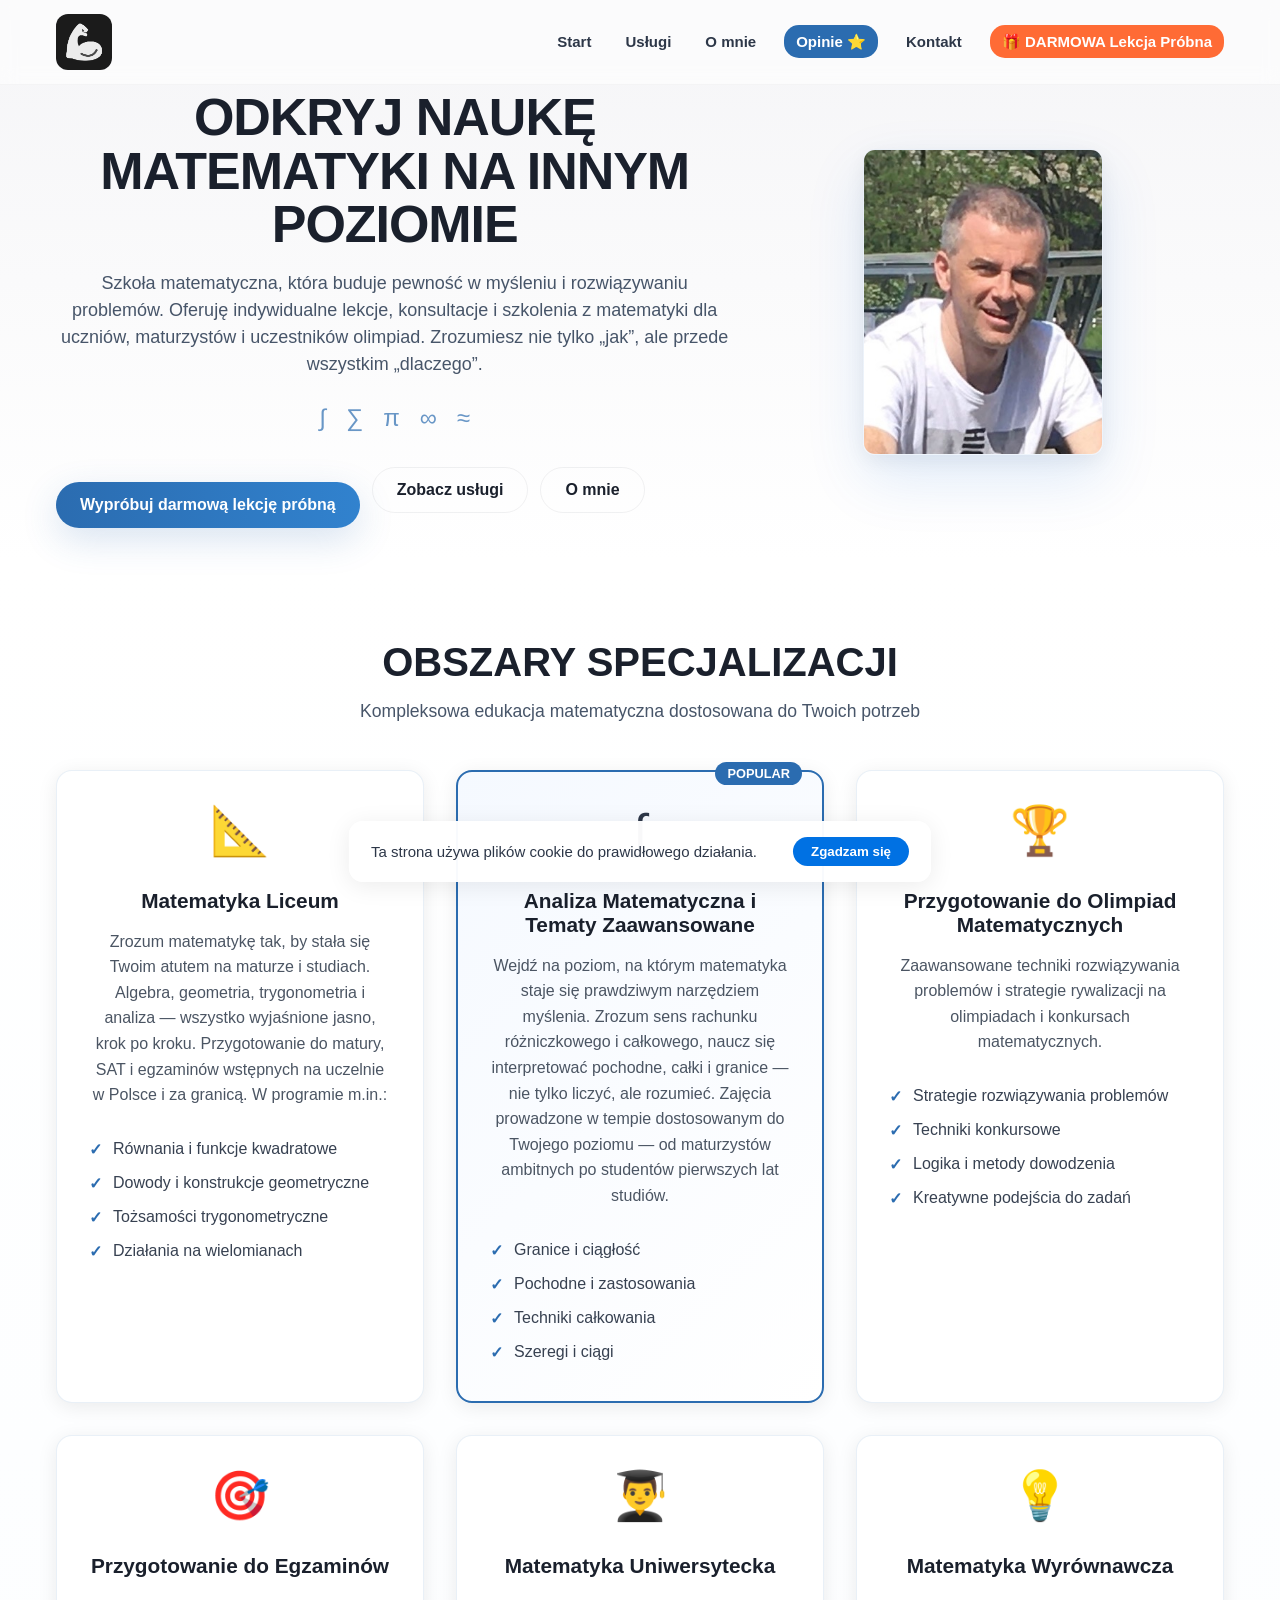
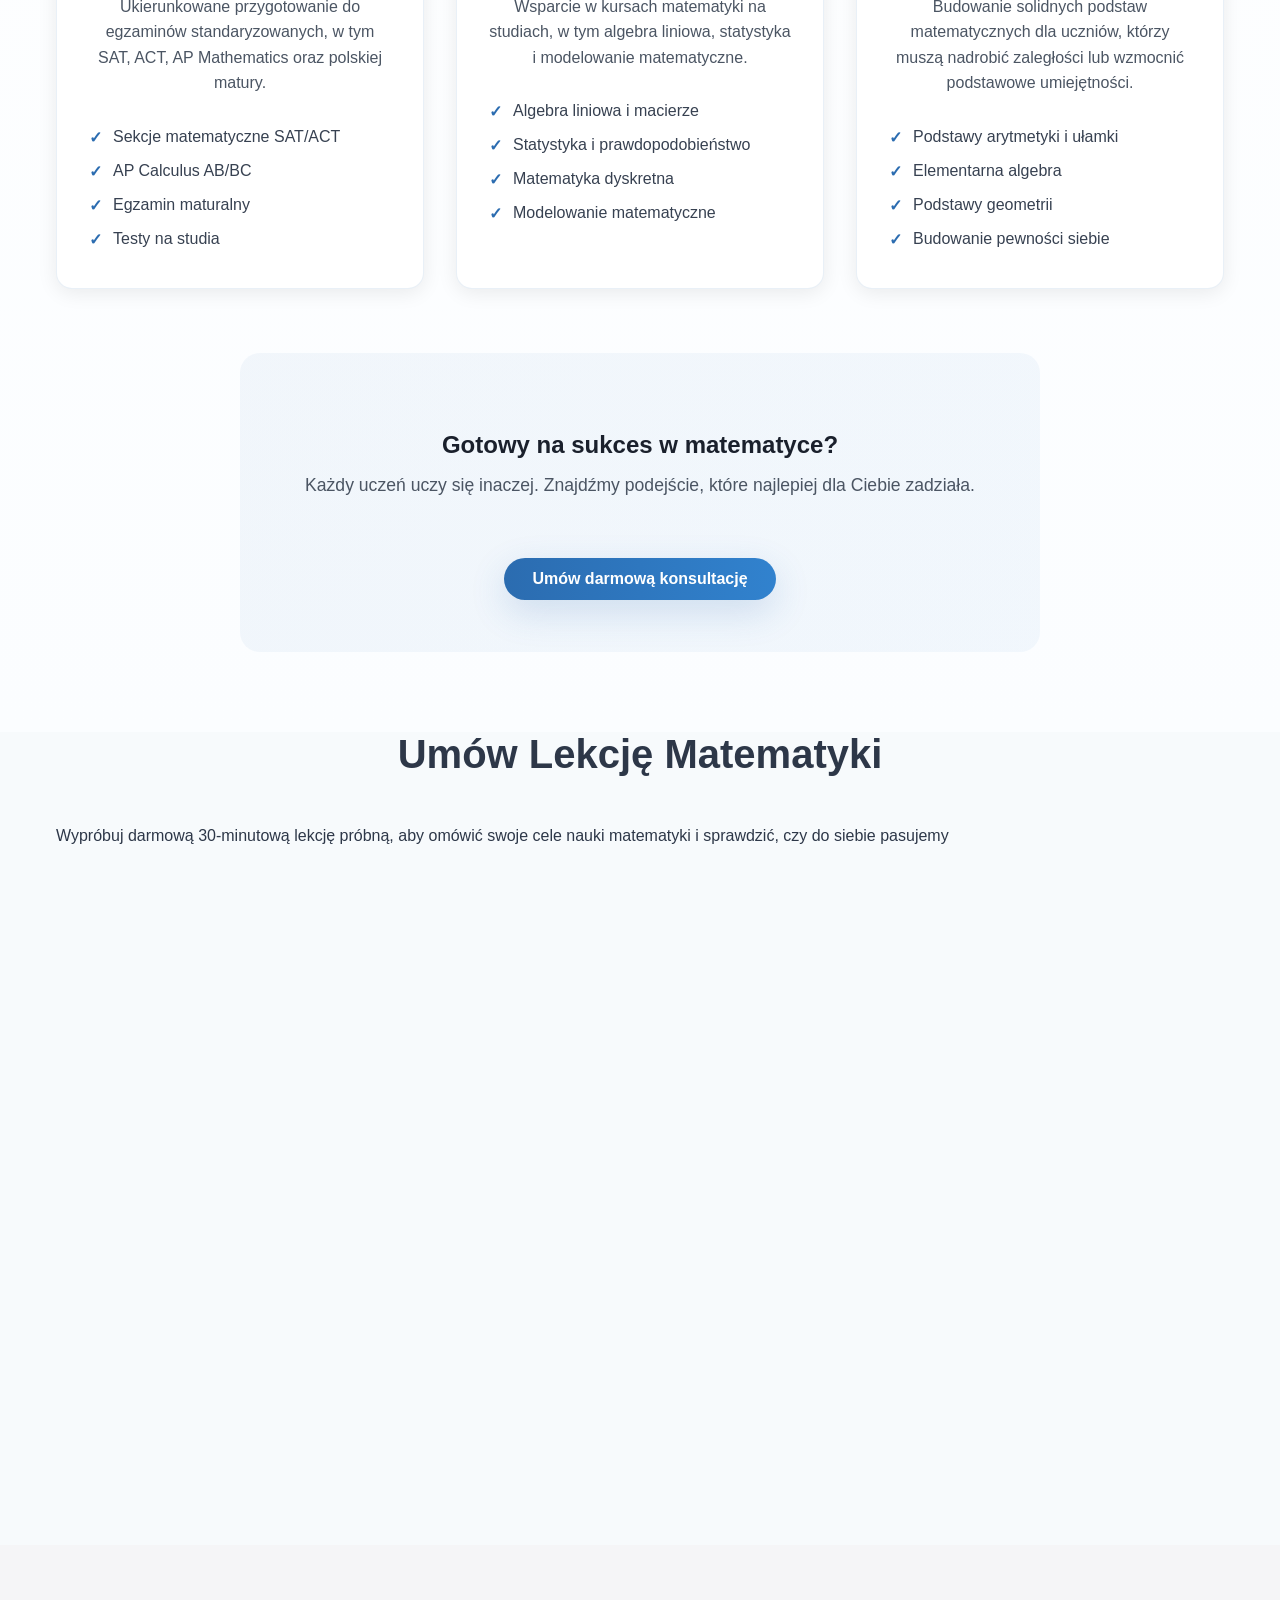
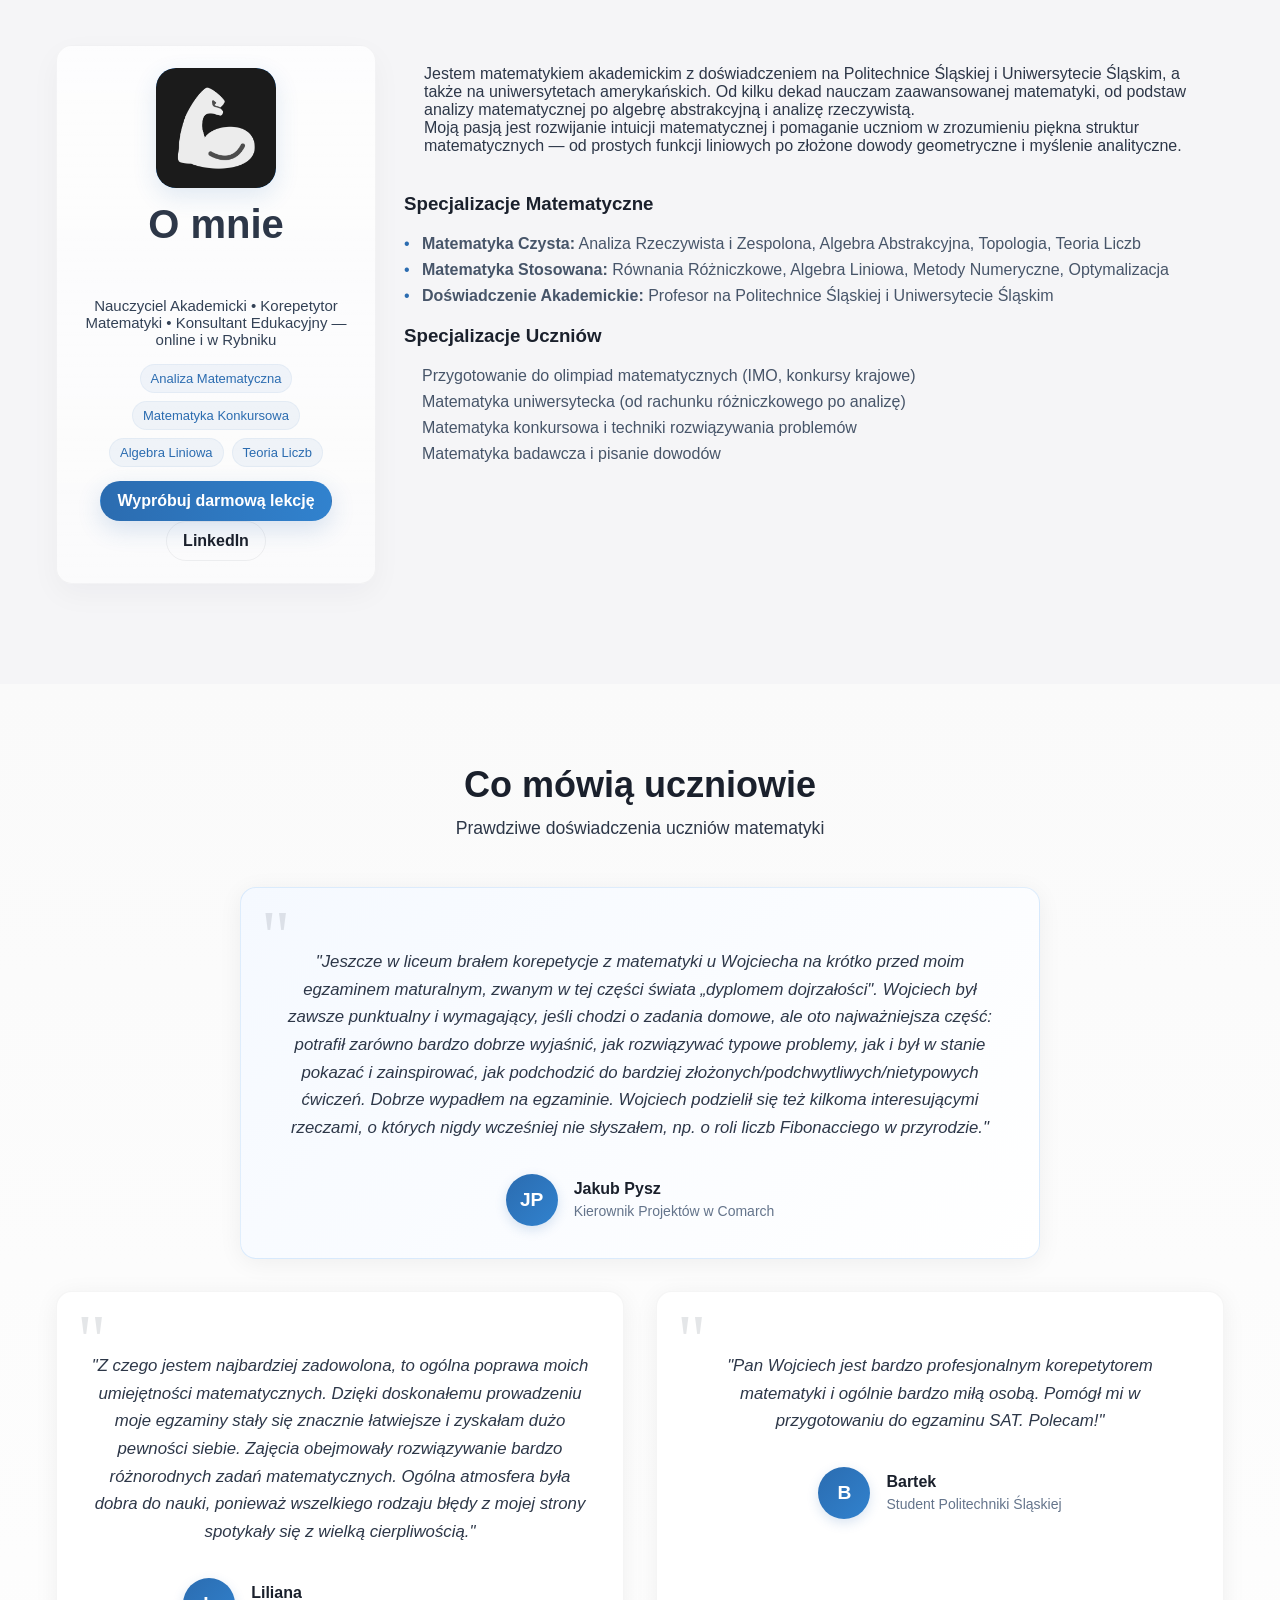
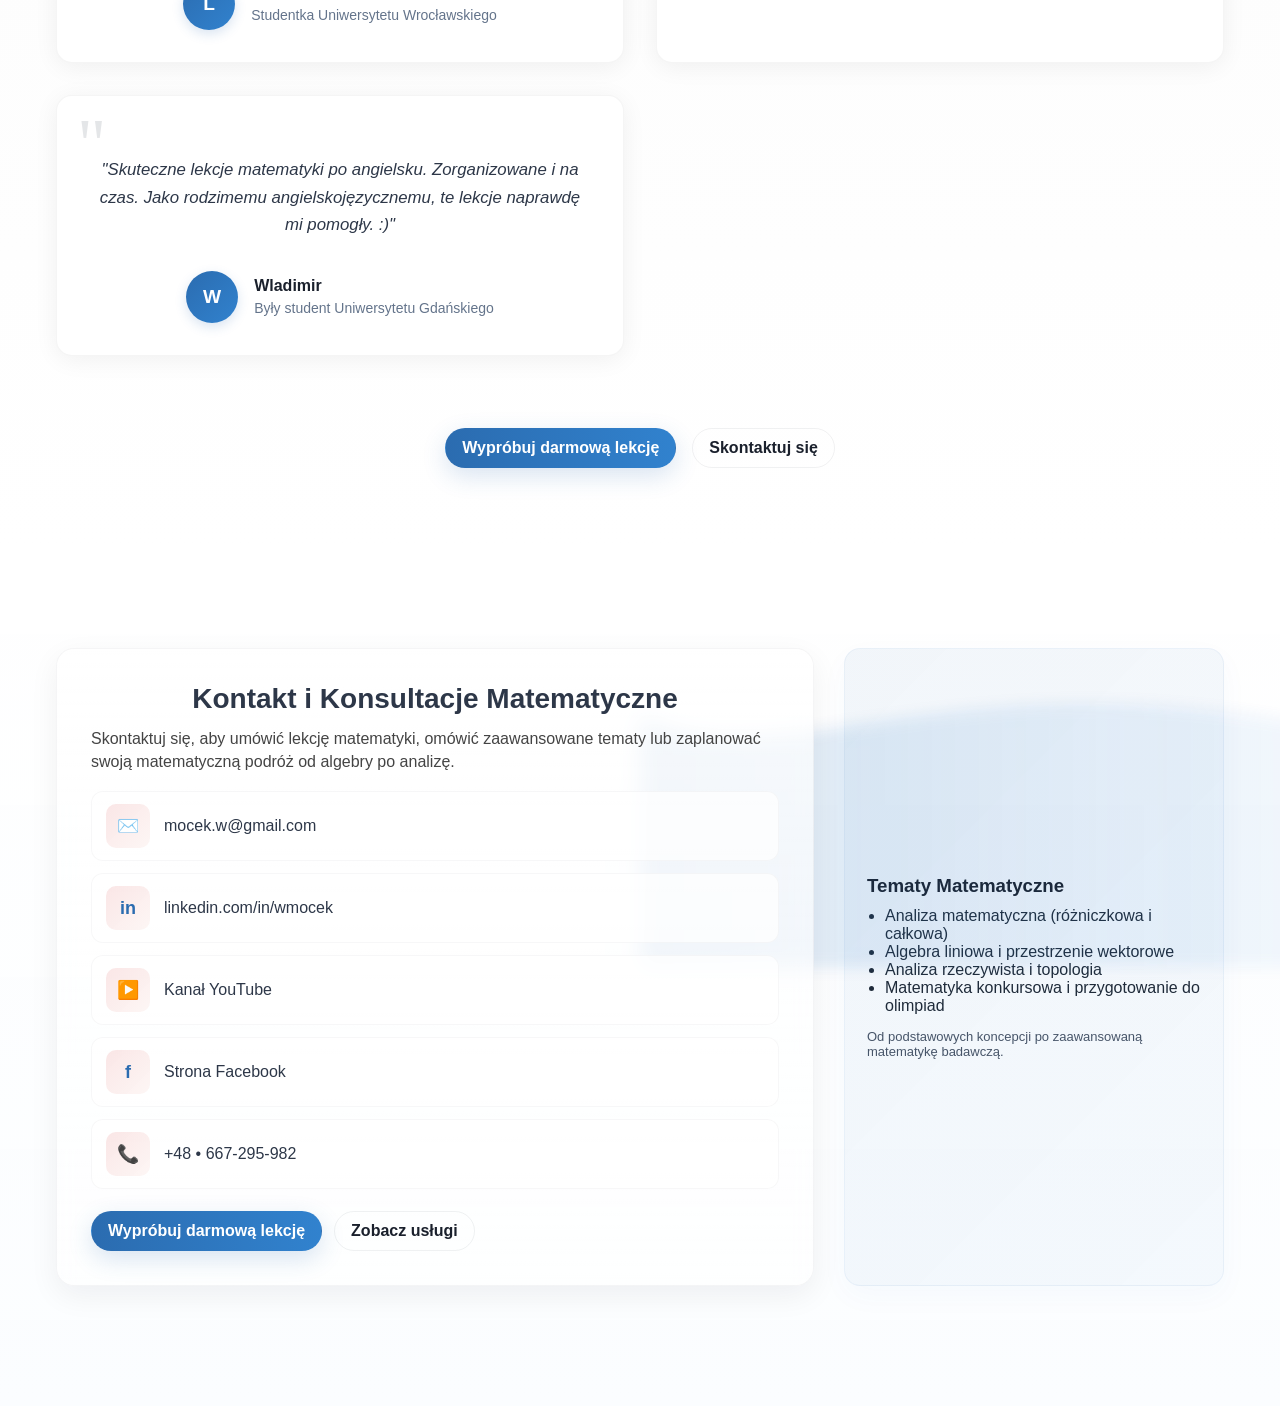
==== commit 03cd4fcc: "Aktualizacja opisów sekcji hero i usług" ====
--- a/index.html
+++ b/index.html
@@ -33,7 +33,9 @@
         <div class="container hero-inner">
             <div class="hero-content">
                 <h1>ODKRYJ NAUKĘ MATEMATYKI NA INNYM POZIOMIE</h1>
-                <p class="hero-lead">Poznaj szkołę matematyczną, która sprawi, że algebra, analiza i rozwiązywanie problemów staną się Twoją mocną stroną. Oferuję szkolenia, konsultacje, korepetycje i lekcje matematyki na najwyższym poziomie dla wszystkich — od uczniów i uczestników olimpiad matematycznych po maturzystów i gimnazjalistów.</p>
+                <p class="hero-lead">Szkoła matematyczna, która buduje pewność w myśleniu i rozwiązywaniu problemów.
+Oferuję indywidualne lekcje, konsultacje i szkolenia z matematyki dla uczniów, maturzystów i uczestników olimpiad.
+Zrozumiesz nie tylko „jak”, ale przede wszystkim „dlaczego”.</p>
 
                 <div class="math-symbols" aria-hidden="true">
                     <span class="symbol">∫</span>
@@ -67,7 +69,9 @@
                 <div class="service-card">
                     <div class="service-icon">📐</div>
                     <h3>Matematyka Liceum</h3>
-                    <p>Algebra, geometria, trygonometria i podstawy analizy. Doskonałe przygotowanie do matury, SAT i egzaminów na studia.</p>
+                    <p>Zrozum matematykę tak, by stała się Twoim atutem na maturze i studiach.
+Algebra, geometria, trygonometria i analiza — wszystko wyjaśnione jasno, krok po kroku.
+Przygotowanie do matury, SAT i egzaminów wstępnych na uczelnie w Polsce i za granicą. W programie m.in.:</p>
                     <ul class="service-features">
                         <li>Równania i funkcje kwadratowe</li>
                         <li>Dowody i konstrukcje geometryczne</li>
@@ -79,7 +83,9 @@
                 <div class="service-card featured">
                     <div class="service-icon">∫</div>
                     <h3>Analiza Matematyczna i Tematy Zaawansowane</h3>
-                    <p>Rachunek różniczkowy i całkowy, granice, pochodne oraz analiza matematyczna na poziomie akademickim.</p>
+                    <p>Wejdź na poziom, na którym matematyka staje się prawdziwym narzędziem myślenia.
+Zrozum sens rachunku różniczkowego i całkowego, naucz się interpretować pochodne, całki i granice — nie tylko liczyć, ale rozumieć.
+Zajęcia prowadzone w tempie dostosowanym do Twojego poziomu — od maturzystów ambitnych po studentów pierwszych lat studiów.</p>
                     <ul class="service-features">
                         <li>Granice i ciągłość</li>
                         <li>Pochodne i zastosowania</li>
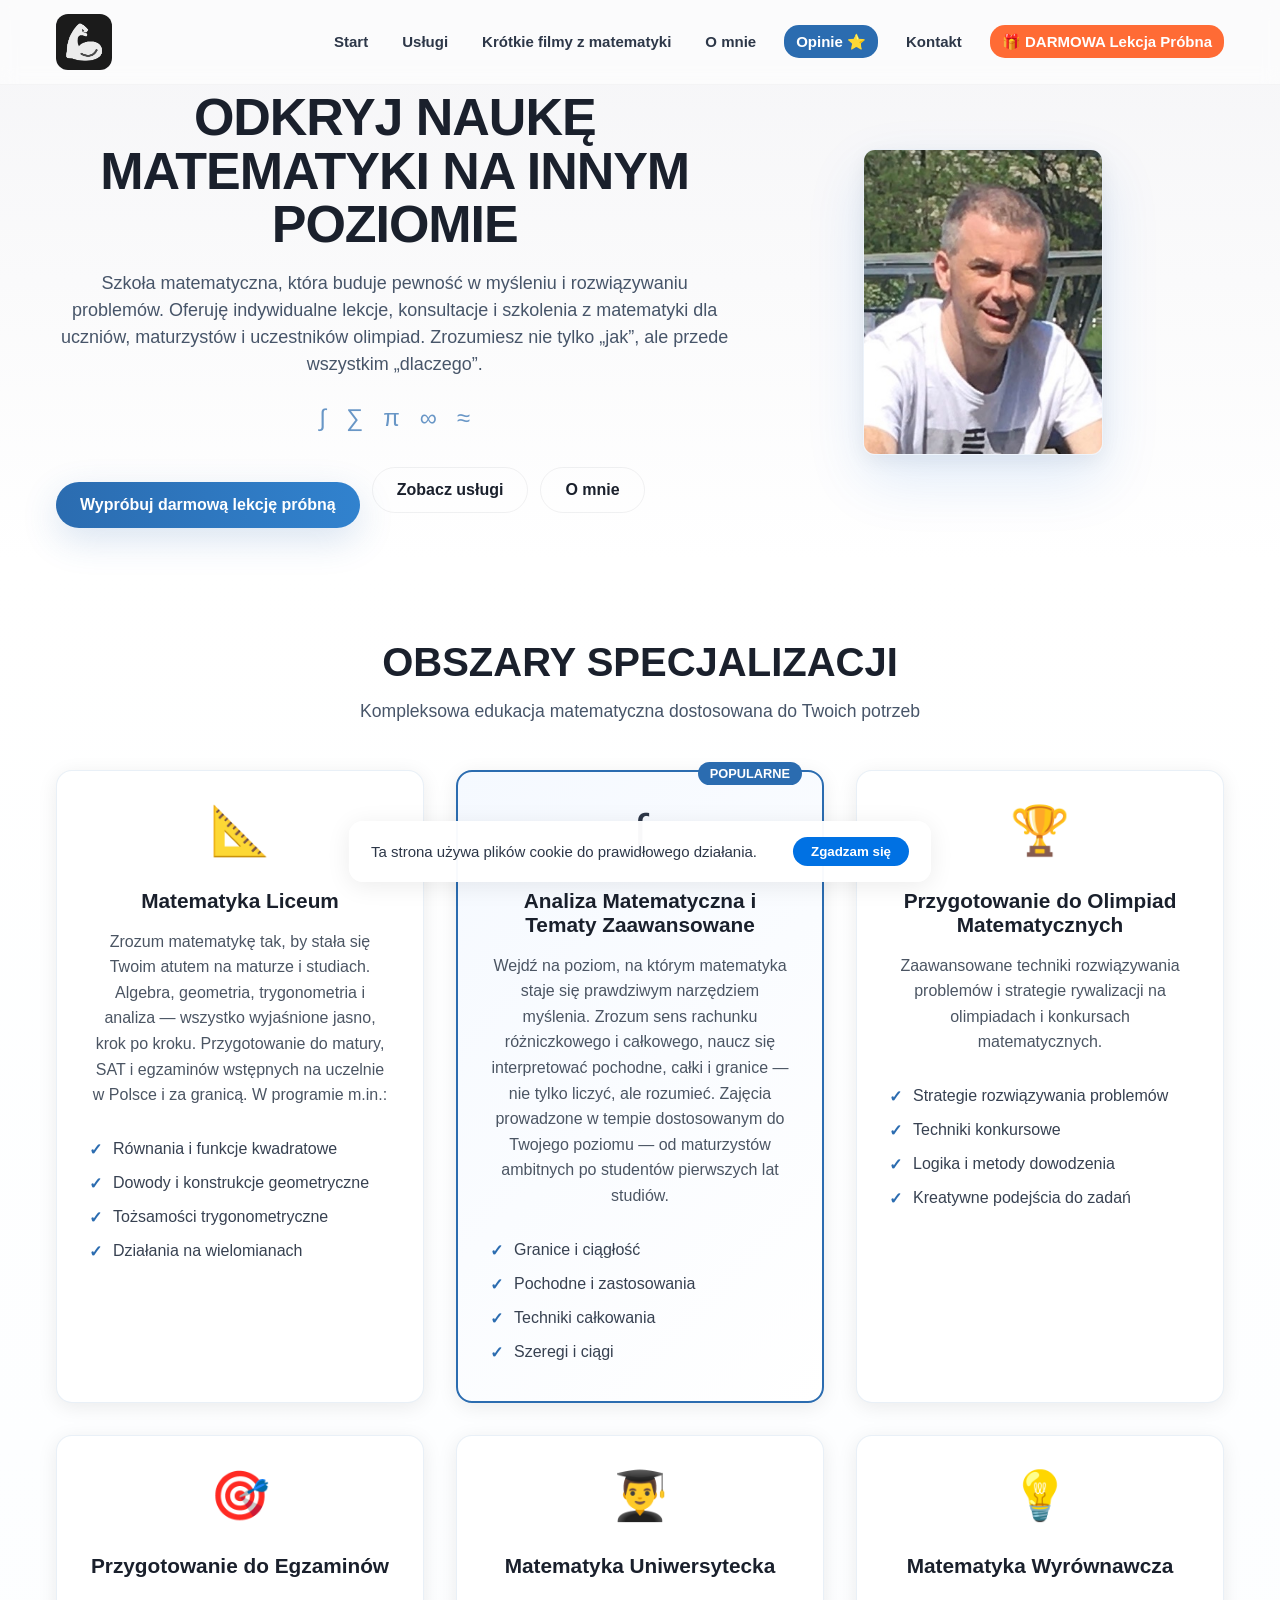
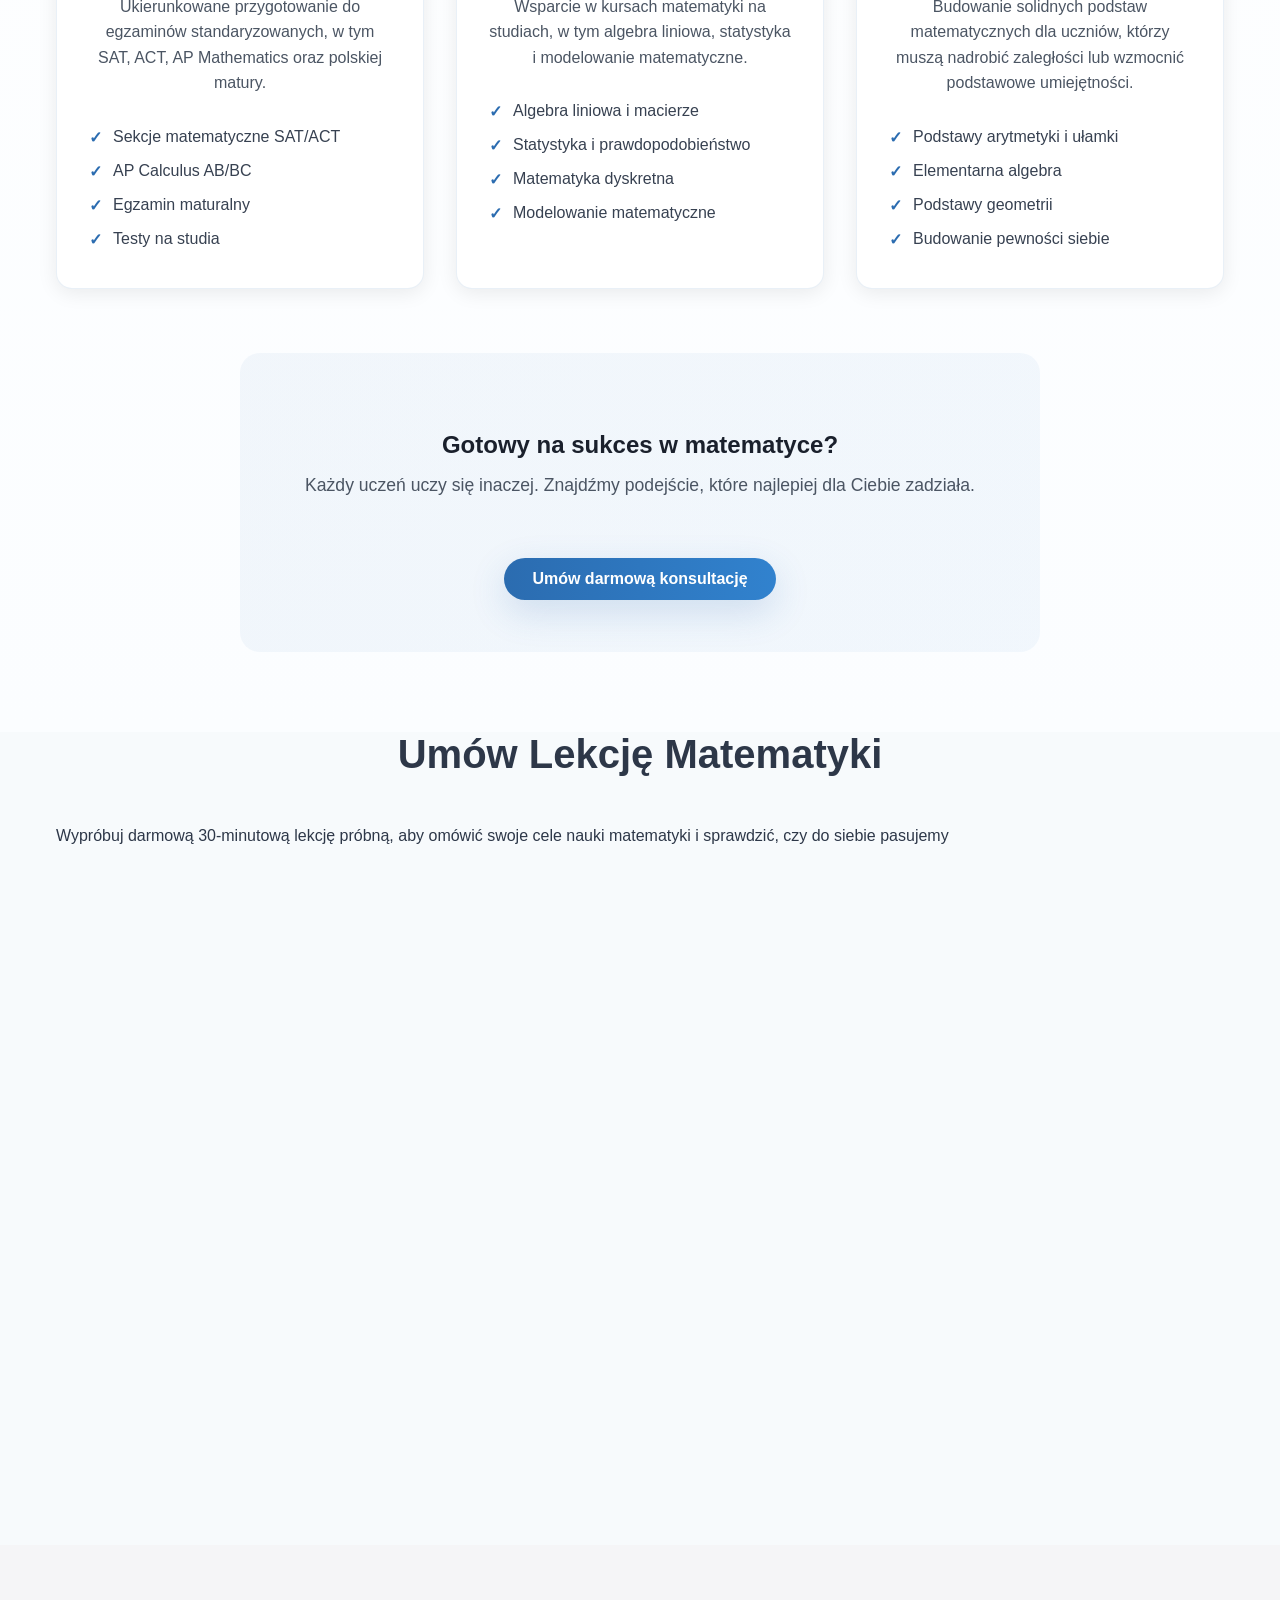
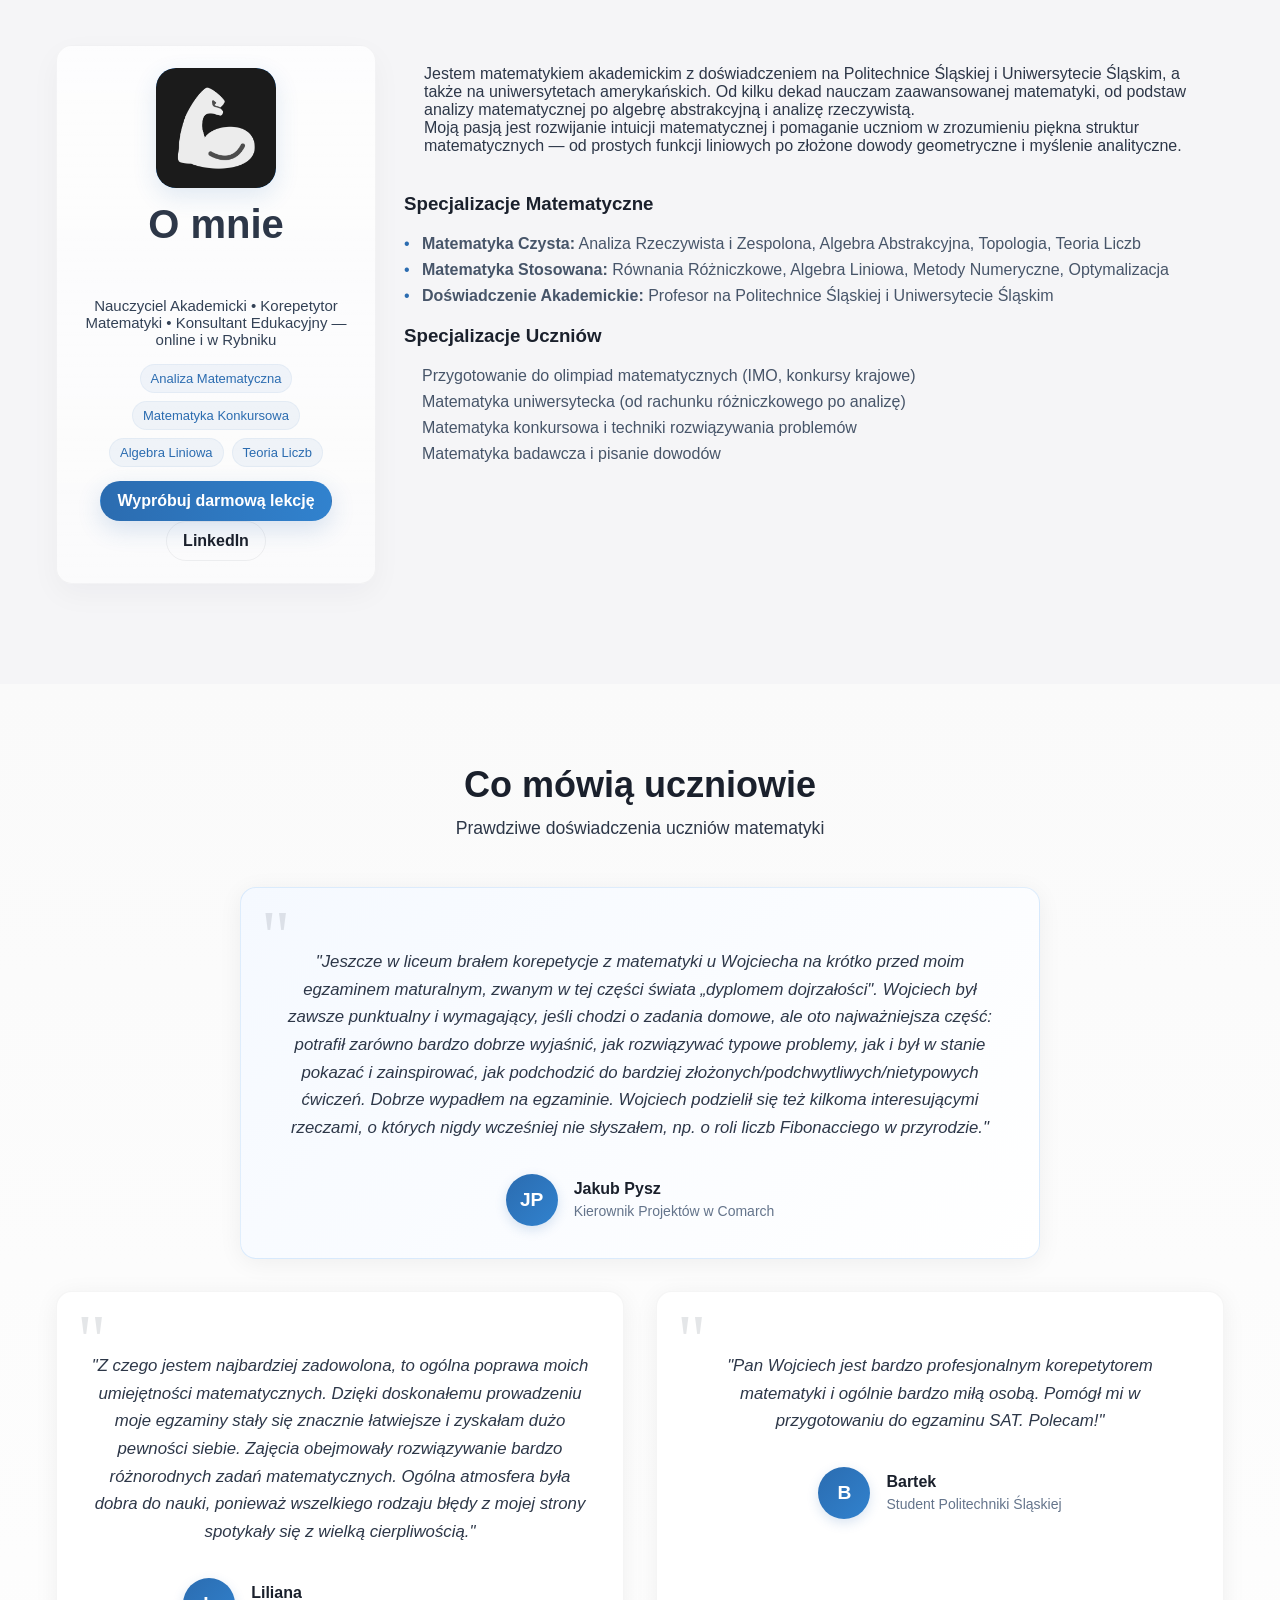
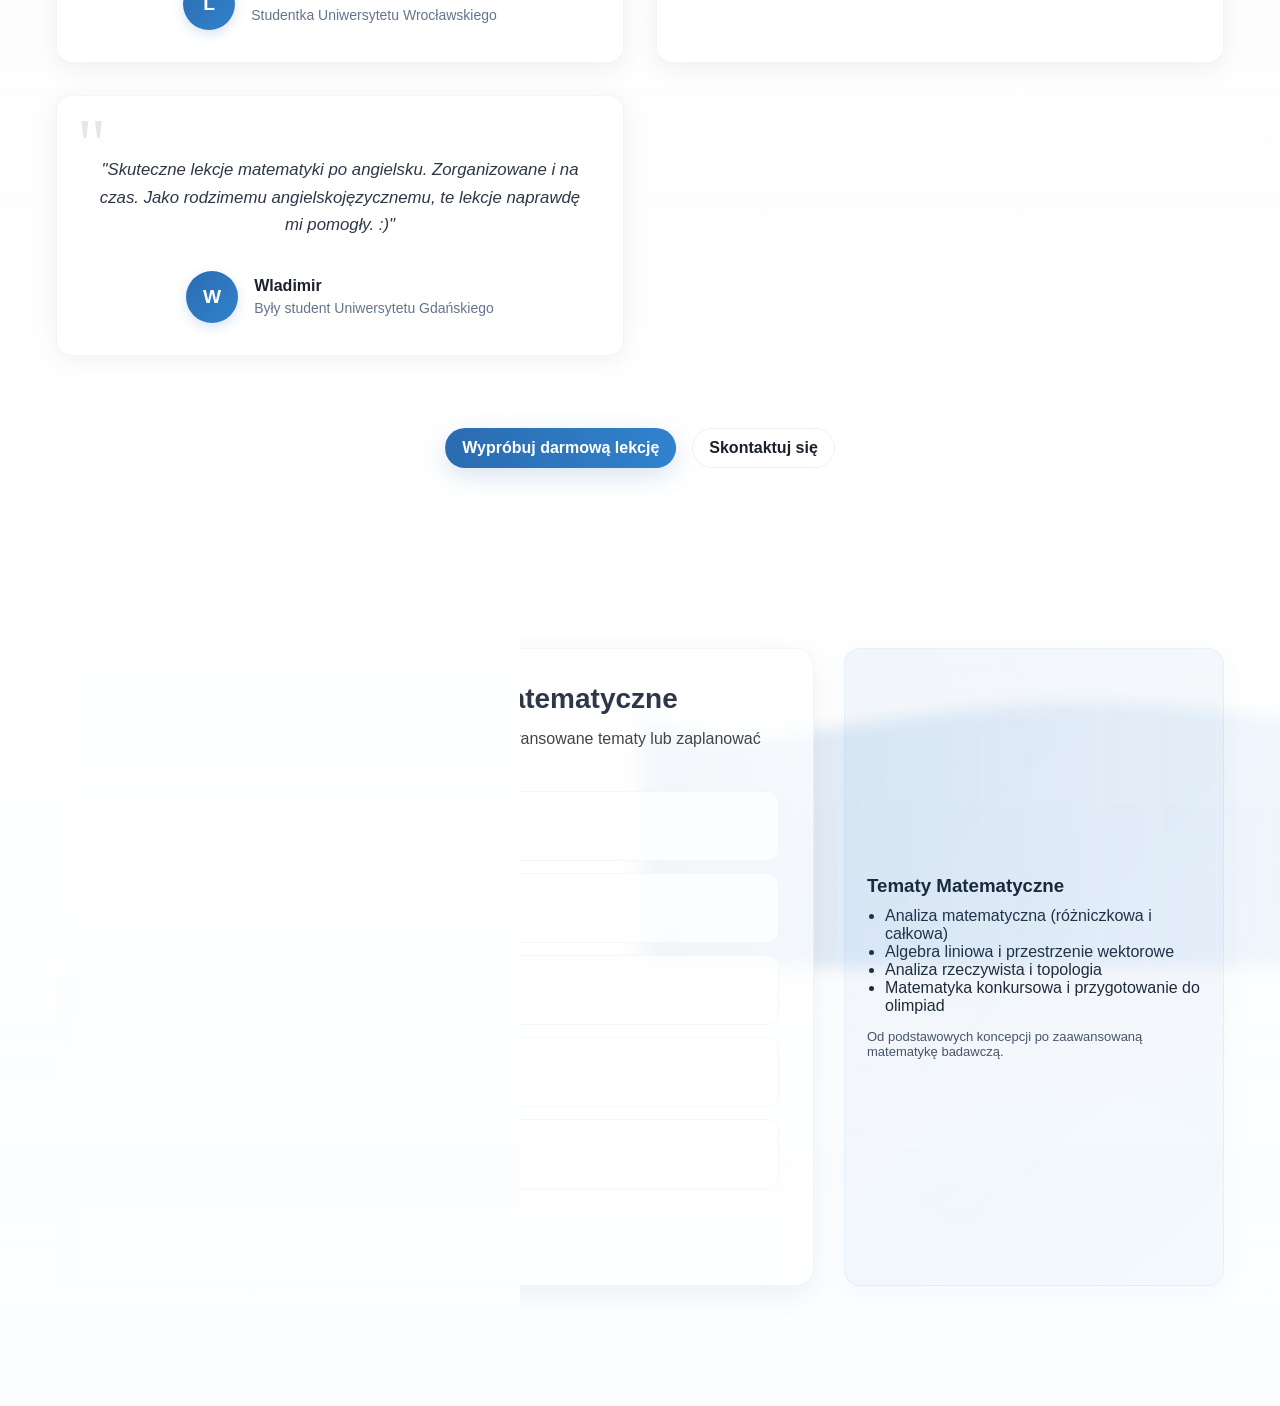
==== commit 621253e3: "Update menu with course dropdown, add video pages and success redirect for Stripe payments" ====
--- a/index.html
+++ b/index.html
@@ -18,6 +18,12 @@
                 <ul>
                     <li><a href="#home">Start</a></li>
                     <li><a href="#services">Usługi</a></li>
+                    <li class="nav-dropdown">
+                        <a href="funkcja-liniowa.html">Krótkie filmy z matematyki</a>
+                        <ul class="submenu">
+                            <li><a href="funkcja-liniowa.html">Funkcja liniowa</a></li>
+                        </ul>
+                    </li>
                     <li><a href="#about">O mnie</a></li>
                     <li><a href="#testimonials">Opinie ⭐</a></li>
                     <li><a href="#contact">Kontakt</a></li>
--- a/styles.css
+++ b/styles.css
@@ -114,6 +114,64 @@
 .nav-links a:hover {
     color: var(--secondary-color);
     transform: translateY(-3px);
+}
+
+.nav-links li {
+    position: relative;
+}
+
+.nav-links .submenu {
+    position: absolute;
+    top: 100%;
+    left: 0;
+    min-width: 220px;
+    background: white;
+    border-radius: 14px;
+    box-shadow: 0 18px 50px rgba(15, 23, 42, 0.12);
+    padding: 12px 0;
+    display: none;
+    z-index: 10;
+}
+
+.nav-links .nav-dropdown:hover .submenu,
+.nav-links .nav-dropdown:focus-within .submenu {
+    display: block;
+}
+
+.nav-links .submenu li {
+    margin: 0;
+}
+
+.nav-links .submenu a {
+    display: block;
+    padding: 10px 18px;
+    color: var(--text-color);
+    font-weight: 500;
+}
+
+.nav-links .submenu a:hover {
+    background: rgba(59, 130, 246, 0.08);
+    color: var(--secondary-color);
+    transform: none;
+}
+
+@media (max-width: 700px) {
+    .nav-links .submenu {
+        position: static;
+        box-shadow: none;
+        background: transparent;
+        padding: 0;
+        display: block;
+    }
+
+    .nav-links .nav-dropdown:hover .submenu,
+    .nav-links .nav-dropdown:focus-within .submenu {
+        display: block;
+    }
+
+    .nav-links .submenu a {
+        padding-left: 24px;
+    }
 }
 
 /* Basic styling for special nav buttons */
@@ -656,7 +714,7 @@
 }
 
 .service-card.featured::before {
-    content: "POPULAR";
+    content: "POPULARNE";
     position: absolute;
     top: -10px;
     right: 20px;
